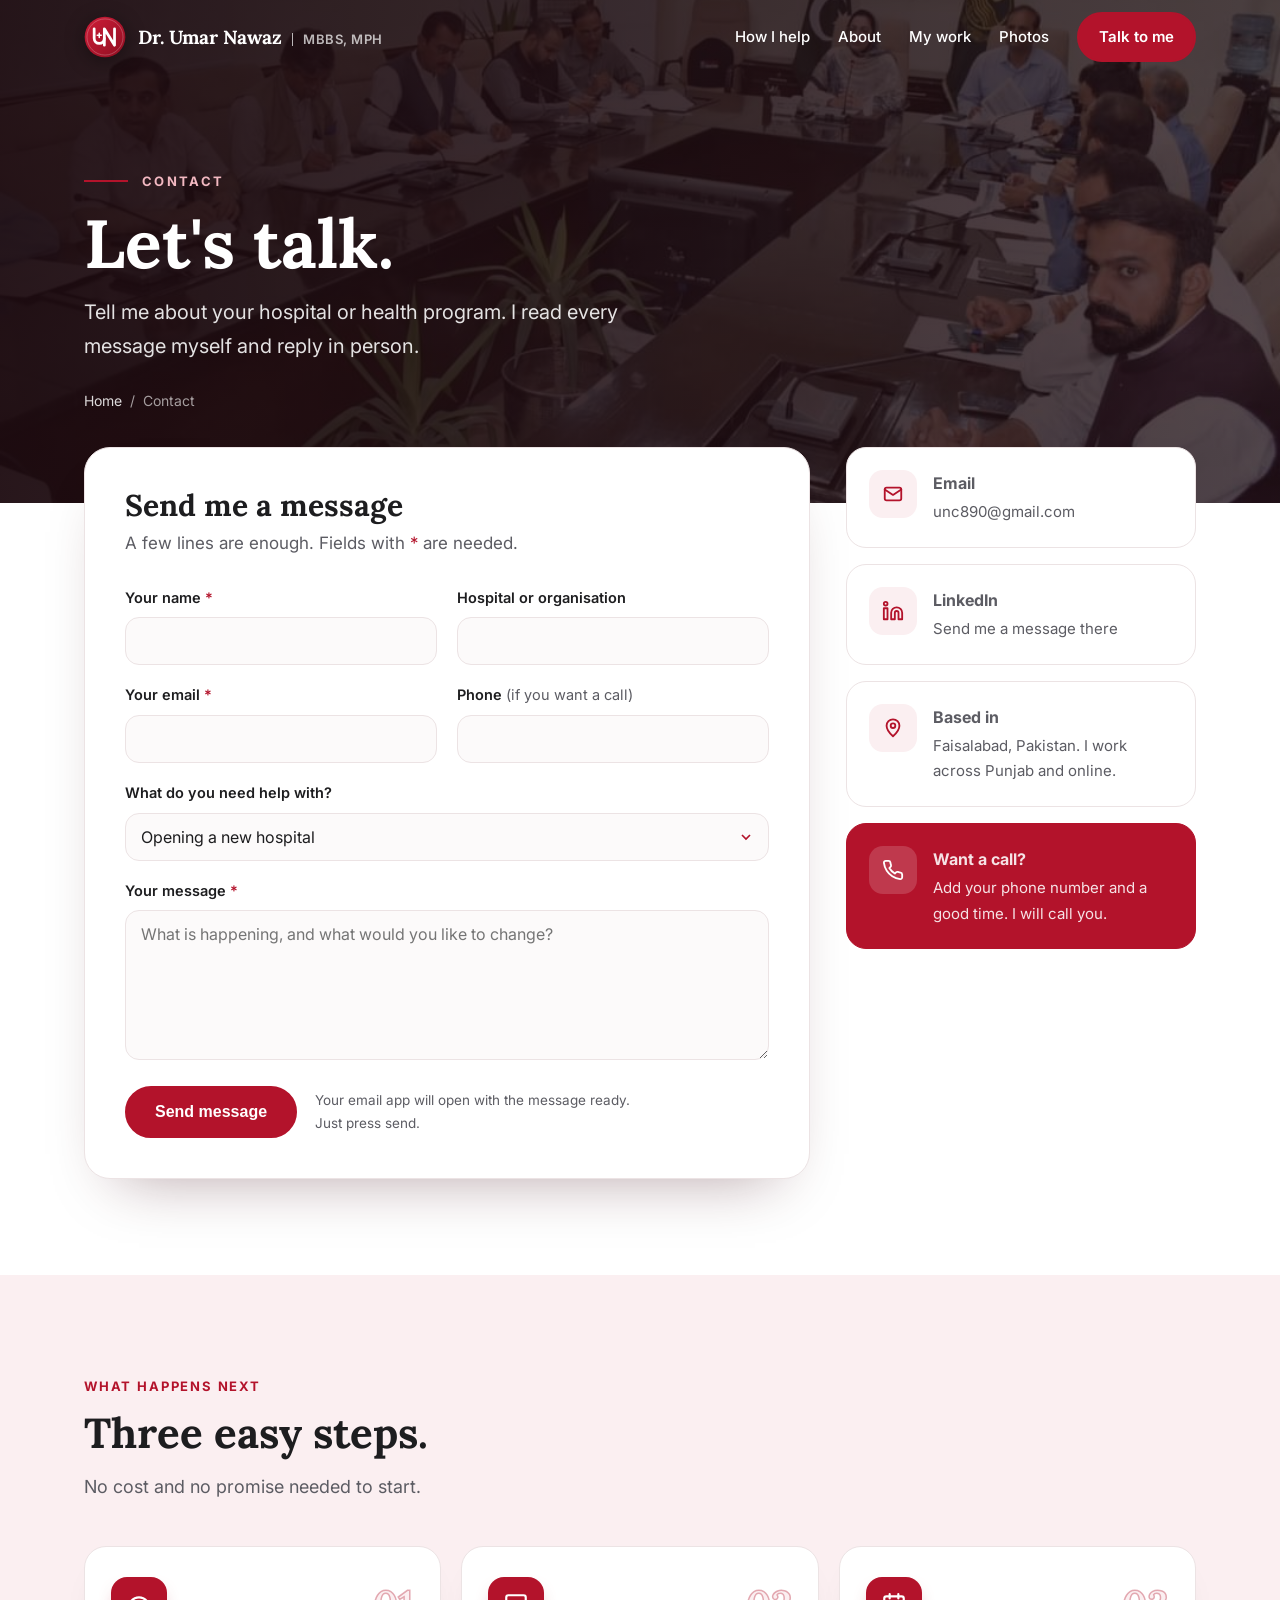
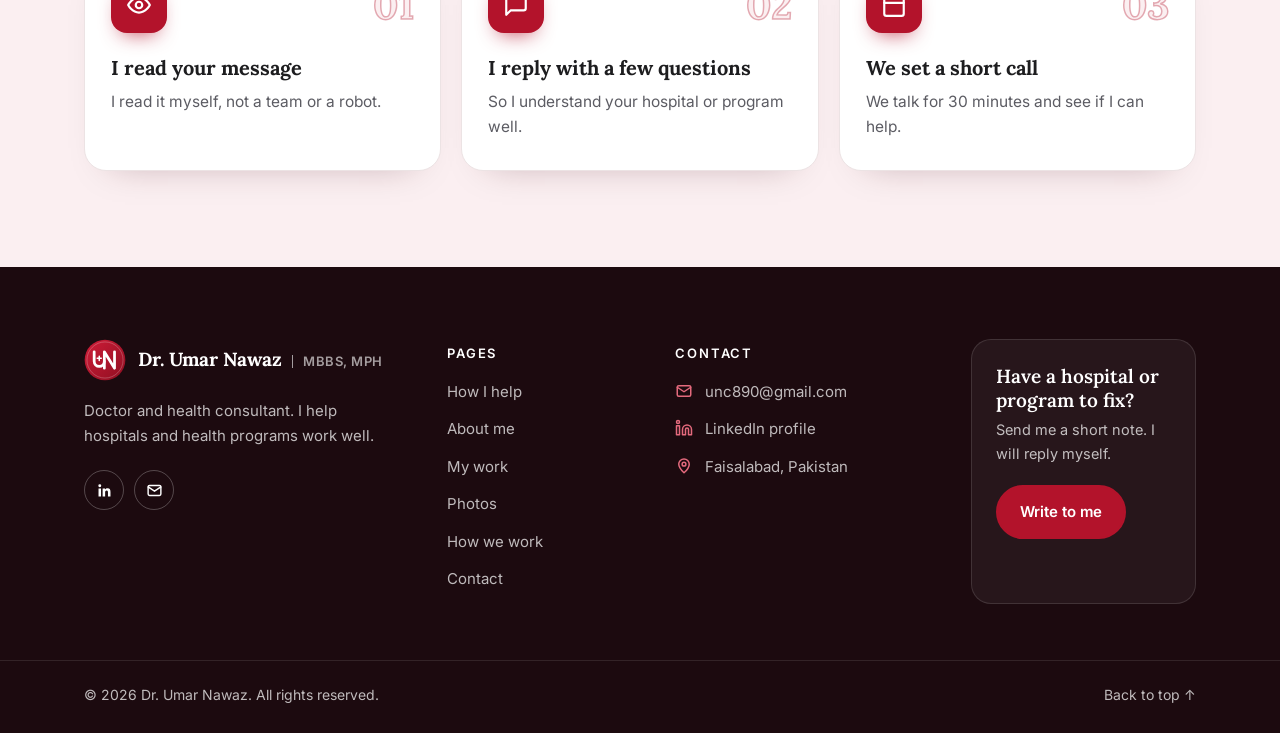
==== contact.html @ 0f0e0c36 "Red and white redesign: full-width hero, capsule menu, logo and favicon, original photos, plain-lang" ====
<!doctype html>
<html lang="en">
<head>
<meta charset="utf-8">
<meta name="viewport" content="width=device-width, initial-scale=1">
<title>Contact | Dr. Umar Nawaz</title>
<meta name="description" content="Contact Dr. Umar Nawaz about your hospital or health program.">
<meta property="og:title" content="Contact Dr. Umar Nawaz">
<meta property="og:description" content="Tell me about your hospital or health program. I will read it and reply myself.">
<meta property="og:image" content="img/photos/portrait.jpg">
<link rel="icon" href="favicon.svg" type="image/svg+xml">
<link rel="icon" href="favicon-32.png" type="image/png" sizes="32x32">
<link rel="alternate icon" href="favicon.ico" sizes="any">
<link rel="apple-touch-icon" href="apple-touch-icon.png">
<meta name="theme-color" content="#b3132b">
<link rel="preconnect" href="https://fonts.googleapis.com">
<link href="https://fonts.googleapis.com/css2?family=Lora:wght@500;600;700&family=Inter:wght@400;500;600;700&display=swap" rel="stylesheet">
<link rel="stylesheet" href="css/site.css">
</head>
<body>

<header id="hdr"><div class="wrap">
  <a class="logo" href="index.html"><img class="mark" src="img/logo.svg" alt="" width="42" height="42"><span><b>Dr. Umar Nawaz</b><small>MBBS, MPH</small></span></a>
  <nav>
    <a href="index.html#help">How I help</a>
    <a href="index.html#about">About</a>
    <a href="index.html#work">My work</a>
    <a href="index.html#photos">Photos</a>
    <a class="btn red" href="contact.html">Talk to me</a>
  </nav>
</div></header>

<section class="page-hero">
  <div class="bg" aria-hidden="true"></div>
  <div class="wrap">
    <div class="eyebrow">Contact</div>
    <h1>Let's talk.</h1>
    <p>Tell me about your hospital or health program. I read every message myself and reply in person.</p>
    <div class="crumbs"><a href="index.html">Home</a> &nbsp;/&nbsp; Contact</div>
  </div>
</section>

<section style="padding-top:0"><div class="wrap c-grid">

  <div class="form-card rv">
    <h2>Send me a message</h2>
    <p class="hint">A few lines are enough. Fields with <span style="color:var(--red)">*</span> are needed.</p>
    <form id="cform" novalidate>
      <div class="fields">
        <div class="field"><label for="f-name">Your name <span>*</span></label><input id="f-name" name="name" required autocomplete="name"></div>
        <div class="field"><label for="f-org">Hospital or organisation</label><input id="f-org" name="org" autocomplete="organization"></div>
        <div class="field"><label for="f-email">Your email <span>*</span></label><input id="f-email" name="email" type="email" required autocomplete="email"></div>
        <div class="field"><label for="f-phone">Phone <em>(if you want a call)</em></label><input id="f-phone" name="phone" type="tel" autocomplete="tel"></div>
        <div class="field full"><label for="f-topic">What do you need help with?</label>
          <select id="f-topic" name="topic">
            <option>Opening a new hospital</option>
            <option>Passing an inspection</option>
            <option>Costs and money</option>
            <option>Reports and numbers</option>
            <option>A health program</option>
            <option>Staff and pay</option>
            <option>Something else</option>
          </select></div>
        <div class="field full"><label for="f-msg">Your message <span>*</span></label><textarea id="f-msg" name="message" required placeholder="What is happening, and what would you like to change?"></textarea></div>
      </div>
      <div class="form-foot">
        <button class="btn red" type="submit">Send message</button>
        <small>Your email app will open with the message ready. Just press send.</small>
      </div>
      <div class="sent" id="sent" role="status">Thank you. Your email app should now be open with your message. If it did not open, write to me at unc890@gmail.com.</div>
    </form>
  </div>

  <aside class="side-cards">
    <a class="i-card rv d1" href="mailto:unc890@gmail.com">
      <span class="ic"><svg viewBox="0 0 24 24"><rect x="3" y="5" width="18" height="14" rx="2"/><path d="M3 7l9 6 9-6"/></svg></span>
      <span><b>Email</b><span>unc890@gmail.com</span></span>
    </a>
    <a class="i-card rv d1" href="https://www.linkedin.com/in/umar-nawaz-a5271912b" target="_blank" rel="noopener">
      <span class="ic"><svg viewBox="0 0 24 24"><path d="M16 8a6 6 0 0 1 6 6v7h-4v-7a2 2 0 0 0-4 0v7h-4v-7a6 6 0 0 1 6-6zM2 9h4v12H2zM4 6a2 2 0 1 0 0-4 2 2 0 0 0 0 4z"/></svg></span>
      <span><b>LinkedIn</b><span>Send me a message there</span></span>
    </a>
    <div class="i-card rv d2">
      <span class="ic"><svg viewBox="0 0 24 24"><path d="M12 21s-7-6.2-7-11.5a7 7 0 0 1 14 0C19 14.8 12 21 12 21z"/><circle cx="12" cy="9.5" r="2.5"/></svg></span>
      <span><b>Based in</b><span>Faisalabad, Pakistan. I work across Punjab and online.</span></span>
    </div>
    <div class="i-card dark rv d2">
      <span class="ic"><svg viewBox="0 0 24 24"><path d="M22 16.9v3a2 2 0 0 1-2.2 2 19.8 19.8 0 0 1-8.6-3.1 19.5 19.5 0 0 1-6-6A19.8 19.8 0 0 1 2.1 4.2 2 2 0 0 1 4.1 2h3a2 2 0 0 1 2 1.7c.1 1 .4 1.9.7 2.8a2 2 0 0 1-.5 2.1L8 9.9a16 16 0 0 0 6 6l1.3-1.3a2 2 0 0 1 2.1-.5c.9.3 1.8.6 2.8.7a2 2 0 0 1 1.7 2z"/></svg></span>
      <span><b>Want a call?</b><span>Add your phone number and a good time. I will call you.</span></span>
    </div>
  </aside>

</div></section>

<section class="soft"><div class="wrap">
  <span class="kicker rv">What happens next</span>
  <h2 class="rv d1">Three easy steps.</h2>
  <p class="sub rv d2">No cost and no promise needed to start.</p>
  <div class="next" style="counter-reset:s">
    <div class="st rv"><div class="top"><span class="ic"><svg viewBox="0 0 24 24"><path d="M2 12s3.5-7 10-7 10 7 10 7-3.5 7-10 7S2 12 2 12z"/><circle cx="12" cy="12" r="3"/></svg></span><span class="num"></span></div><h3>I read your message</h3><p>I read it myself, not a team or a robot.</p></div>
    <div class="st rv d1"><div class="top"><span class="ic"><svg viewBox="0 0 24 24"><path d="M21 15a2 2 0 0 1-2 2H7l-4 4V5a2 2 0 0 1 2-2h14a2 2 0 0 1 2 2z"/></svg></span><span class="num"></span></div><h3>I reply with a few questions</h3><p>So I understand your hospital or program well.</p></div>
    <div class="st rv d2"><div class="top"><span class="ic"><svg viewBox="0 0 24 24"><rect x="3" y="4" width="18" height="18" rx="2"/><path d="M16 2v4M8 2v4M3 10h18"/></svg></span><span class="num"></span></div><h3>We set a short call</h3><p>We talk for 30 minutes and see if I can help.</p></div>
  </div>
</div></section>

<footer>
  <div class="wrap f-top">
    <div class="f-brand">
      <a class="logo" href="index.html"><img class="mark" src="img/logo.svg" alt="" width="42" height="42"><span><b>Dr. Umar Nawaz</b><small>MBBS, MPH</small></span></a>
      <p>Doctor and health consultant. I help hospitals and health programs work well.</p>
      <div class="social">
        <a href="https://www.linkedin.com/in/umar-nawaz-a5271912b" target="_blank" rel="noopener" aria-label="LinkedIn"><svg viewBox="0 0 24 24" fill="currentColor"><path d="M20.45 20.45h-3.56v-5.57c0-1.33-.02-3.04-1.85-3.04-1.85 0-2.14 1.45-2.14 2.94v5.67H9.34V9h3.42v1.56h.05c.48-.9 1.64-1.85 3.37-1.85 3.6 0 4.27 2.37 4.27 5.46v6.28zM5.34 7.43a2.06 2.06 0 1 1 0-4.13 2.06 2.06 0 0 1 0 4.13zM7.12 20.45H3.56V9h3.56v11.45z"/></svg></a>
        <a href="mailto:unc890@gmail.com" aria-label="Email"><svg viewBox="0 0 24 24" fill="none" stroke="currentColor" stroke-width="2" stroke-linecap="round" stroke-linejoin="round"><rect x="3" y="5" width="18" height="14" rx="2"/><path d="M3 7l9 6 9-6"/></svg></a>
      </div>
    </div>
    <div>
      <h4>Pages</h4>
      <ul><li><a href="index.html#help">How I help</a></li><li><a href="index.html#about">About me</a></li><li><a href="index.html#work">My work</a></li><li><a href="index.html#photos">Photos</a></li><li><a href="index.html#how">How we work</a></li><li><a href="contact.html">Contact</a></li></ul>
    </div>
    <div>
      <h4>Contact</h4>
      <ul class="f-contact">
        <li><svg viewBox="0 0 24 24"><rect x="3" y="5" width="18" height="14" rx="2"/><path d="M3 7l9 6 9-6"/></svg><a href="mailto:unc890@gmail.com">unc890@gmail.com</a></li>
        <li><svg viewBox="0 0 24 24"><path d="M16 8a6 6 0 0 1 6 6v7h-4v-7a2 2 0 0 0-4 0v7h-4v-7a6 6 0 0 1 6-6zM2 9h4v12H2zM4 6a2 2 0 1 0 0-4 2 2 0 0 0 0 4z"/></svg><a href="https://www.linkedin.com/in/umar-nawaz-a5271912b" target="_blank" rel="noopener">LinkedIn profile</a></li>
        <li><svg viewBox="0 0 24 24"><path d="M12 21s-7-6.2-7-11.5a7 7 0 0 1 14 0C19 14.8 12 21 12 21z"/><circle cx="12" cy="9.5" r="2.5"/></svg><span>Faisalabad, Pakistan</span></li>
      </ul>
    </div>
    <div class="f-cta">
      <b>Have a hospital or program to fix?</b>
      <p>Send me a short note. I will reply myself.</p>
      <a class="btn red" href="#cform">Write to me</a>
    </div>
  </div>
  <div class="f-bottom"><div class="wrap">
    <span>© 2026 Dr. Umar Nawaz. All rights reserved.</span>
    <a class="totop" href="#">Back to top ↑</a>
  </div></div>
</footer>

<script>
(function(){
  var hdr = document.getElementById('hdr');
  function onScroll(){ var s = window.scrollY > 40; hdr.classList.toggle('scrolled', s); hdr.classList.toggle('over', !s); }
  onScroll(); window.addEventListener('scroll', onScroll, {passive:true});
  var io = new IntersectionObserver(function(es){ es.forEach(function(e){ if(e.isIntersecting){ e.target.classList.add('in'); io.unobserve(e.target); } }); }, {threshold:.12});
  document.querySelectorAll('.rv').forEach(function(el){ io.observe(el); });

  var form = document.getElementById('cform'), sent = document.getElementById('sent');
  form.addEventListener('submit', function(e){
    e.preventDefault();
    var bad = null;
    form.querySelectorAll('[required]').forEach(function(f){
      var ok = f.value.trim() && (f.type !== 'email' || /^[^@\s]+@[^@\s]+\.[^@\s]+$/.test(f.value));
      f.style.borderColor = ok ? '' : 'var(--red)'; if (!ok && !bad) bad = f;
    });
    if (bad) { bad.focus(); return; }
    var v = function(id){ return document.getElementById(id).value.trim(); };
    var subject = 'Enquiry: ' + v('f-topic') + (v('f-org') ? ' (' + v('f-org') + ')' : '');
    var body = 'Name: ' + v('f-name') + '\nOrganisation: ' + (v('f-org') || '-') + '\nEmail: ' + v('f-email') +
               '\nPhone: ' + (v('f-phone') || '-') + '\nTopic: ' + v('f-topic') + '\n\n' + v('f-msg');
    window.location.href = 'mailto:unc890@gmail.com?subject=' + encodeURIComponent(subject) + '&body=' + encodeURIComponent(body);
    sent.classList.add('show');
  });
})();
</script>
</body>
</html>
---- css/site.css ----
:root{
  --red:#b3132b; --red-dark:#7d0c1d; --red-soft:#fbeff1; --ink:#1d1d1f; --grey:#5c5c63;
  --line:#ece3e4; --white:#ffffff; --ease:cubic-bezier(.2,.7,.2,1);
}
*{box-sizing:border-box}
html{scroll-behavior:smooth}
body{margin:0;background:var(--white);color:var(--ink);font:17px/1.7 Inter,system-ui,sans-serif;-webkit-font-smoothing:antialiased}
img{display:block;max-width:100%}
a{color:inherit}
.wrap{max-width:1160px;margin:0 auto;padding:0 24px}
h1,h2,h3{font-family:Lora,Georgia,serif;color:var(--ink);margin:0}
h2{font-size:clamp(30px,3.6vw,42px);line-height:1.15;margin-bottom:14px}
.kicker{display:inline-block;font-size:13px;font-weight:700;letter-spacing:.14em;text-transform:uppercase;color:var(--red);margin-bottom:12px}
.sub{color:var(--grey);font-size:18px;max-width:640px;margin:0 0 44px}
section{padding:96px 0}
.soft{background:var(--red-soft)}
.btn{display:inline-flex;align-items:center;gap:10px;padding:15px 28px;border-radius:999px;font-weight:600;font-size:16px;text-decoration:none;border:2px solid var(--red);transition:background .25s,color .25s,transform .25s var(--ease),box-shadow .25s}
.btn:hover{transform:translateY(-2px);box-shadow:0 12px 24px -14px rgba(179,19,43,.7)}
.btn.red{background:var(--red);color:#fff}
.btn.red:hover{background:var(--red-dark);border-color:var(--red-dark)}
.btn.line{color:var(--red);background:#fff}
.btn.white{background:#fff;color:var(--red);border-color:#fff}
.btn.ghost{color:#fff;border-color:rgba(255,255,255,.6)}

/* header */
header{position:sticky;top:0;z-index:50;height:74px;background:transparent;pointer-events:none}
header .wrap{pointer-events:auto;display:flex;align-items:center;justify-content:space-between;height:74px;border-radius:0;background:transparent;
  transition:max-width .45s var(--ease),height .45s var(--ease),margin .45s var(--ease),padding .45s var(--ease),background .35s,box-shadow .35s,border-radius .45s var(--ease)}
/* capsule: only after scrolling */
header.scrolled .wrap{max-width:1112px;height:60px;margin-top:8px;padding:0 8px 0 16px;border-radius:999px;
  background:rgba(255,255,255,.68);backdrop-filter:blur(18px) saturate(160%);-webkit-backdrop-filter:blur(18px) saturate(160%);
  border:1px solid rgba(255,255,255,.55);
  box-shadow:0 14px 34px -16px rgba(60,10,20,.35),inset 0 1px 0 rgba(255,255,255,.6)}
header.scrolled .logo .mark{width:36px;height:36px;font-size:14px}
header.scrolled nav .btn{padding:9px 18px}
@media(max-width:1160px){header.scrolled .wrap{margin:8px 24px 0;max-width:none}}
@media(max-width:600px){header.scrolled .wrap{margin:8px 12px 0}}
.logo{display:flex;align-items:center;gap:12px;text-decoration:none}
.logo .mark{width:42px;height:42px;display:block;transition:width .45s var(--ease),height .45s var(--ease),filter .3s}
header.over .logo .mark{filter:drop-shadow(0 4px 10px rgba(0,0,0,.4))}
.logo>span:last-child{display:flex;align-items:baseline;gap:10px;white-space:nowrap}
.logo b{font:700 19px Lora,serif;line-height:1}
.logo small{font-size:13px;font-weight:600;letter-spacing:.04em;color:var(--grey);padding-left:10px;border-left:1px solid currentColor;line-height:1}
.logo .mark{flex:none}
nav{height:100%}
@media(max-width:420px){.logo small{display:none}}
nav{display:flex;align-items:center;gap:28px}
nav a{text-decoration:none;font-size:15px;font-weight:500;color:var(--grey);position:relative}
nav a:not(.btn)::after{content:"";position:absolute;left:0;right:0;bottom:-6px;height:2px;background:var(--red);transform:scaleX(0);transition:transform .3s var(--ease)}
nav a:not(.btn):hover,nav a.on{color:var(--ink)}
nav a:not(.btn):hover::after,nav a.on::after{transform:scaleX(1)}
nav .btn{padding:10px 20px;font-size:15px}
@media(max-width:900px){nav a:not(.btn){display:none}}

/* hero: full-width photo */
.hero{position:relative;min-height:92vh;display:flex;flex-direction:column;justify-content:flex-end;color:#fff;overflow:hidden;padding:0;margin-top:-74px;background:#1a0b0f}
.hero .bg{position:absolute;inset:0;background:url(../img/photos/hero.jpg) 72% 30%/cover no-repeat}
.hero .note{font-size:16px;color:rgba(255,255,255,.72);margin:0 0 34px;max-width:540px}
.hero::before{content:"";position:absolute;inset:0;z-index:1;background:linear-gradient(90deg,rgba(26,8,13,.96) 0%,rgba(26,8,13,.9) 34%,rgba(26,8,13,.55) 55%,rgba(26,8,13,.05) 78%),linear-gradient(0deg,rgba(26,8,13,.85) 0%,rgba(26,8,13,0) 35%)}
.hero .wrap{position:relative;z-index:2;width:100%}
.hero .copy{max-width:680px;padding:150px 0 56px}
.hero .copy .lead,.hero .copy .note{max-width:580px}
.hero .eyebrow{display:flex;align-items:center;gap:14px;font-size:13px;font-weight:700;letter-spacing:.18em;text-transform:uppercase;color:#f2b8c1}
.hero .eyebrow::before{content:"";width:44px;height:2px;background:var(--red)}
.hero h1{color:#fff;font-size:clamp(46px,6vw,78px);line-height:1.02;margin:18px 0 18px}
.hero .lead{font-size:clamp(19px,1.7vw,22px);line-height:1.55;color:rgba(255,255,255,.9);margin:0 0 14px}
.rotator{position:relative;height:28px;margin:0 0 34px;color:#f2b8c1;font-weight:600;font-size:16px}
.rotator span{position:absolute;left:0;top:0;opacity:0;transform:translateY(8px);transition:opacity .6s var(--ease),transform .6s var(--ease);white-space:nowrap}
.rotator span.on{opacity:1;transform:none}
.hero .actions{display:flex;gap:14px;flex-wrap:wrap}
.hero .btn.line{background:transparent;color:#fff;border-color:rgba(255,255,255,.7)}
.hero .btn.line:hover{background:#fff;color:var(--red)}
.creds{position:relative;z-index:2;border-top:1px solid rgba(255,255,255,.18);background:rgba(26,8,13,.55);backdrop-filter:blur(6px)}
.creds .wrap{display:grid;grid-template-columns:repeat(4,1fr)}
.creds .wrap>div{padding:22px 20px 22px 0;font-size:14px;color:rgba(255,255,255,.75)}
.creds .wrap>div+div{padding-left:22px;border-left:1px solid rgba(255,255,255,.15)}
.creds b{display:block;color:#fff;font:600 17px Lora,serif}
@media(max-width:900px){
  .hero{min-height:0}
  .hero .bg{background-position:68% 20%}
  .hero::before{background:linear-gradient(0deg,rgba(26,8,13,.97) 0%,rgba(26,8,13,.9) 48%,rgba(26,8,13,.25) 80%)}
  .hero .copy{padding:300px 0 40px}
  .creds .wrap{grid-template-columns:1fr 1fr}
  .creds .wrap>div:nth-child(3){padding-left:0;border-left:0}
  .rotator{height:48px}.rotator span{white-space:normal}
}

/* header over the hero */
header.over{background:transparent;backdrop-filter:none}
header.over .logo b,header.over nav a:not(.btn){color:#fff}
header.over .logo small{color:rgba(255,255,255,.7)}

/* numbers band */
.band{background:var(--red);color:#fff;padding:54px 0}
.band .wrap{display:grid;grid-template-columns:repeat(4,1fr);gap:24px}
.band div b{display:block;font:700 clamp(34px,4vw,48px) Lora,serif;line-height:1.1}
.band div span{font-size:15px;opacity:.9}
@media(max-width:760px){.band .wrap{grid-template-columns:1fr 1fr}}

/* logos */
.logos{padding:48px 0;border-bottom:1px solid var(--line)}
.logos p{text-align:center;color:var(--grey);font-size:14px;font-weight:600;letter-spacing:.1em;text-transform:uppercase;margin:0 0 24px}
.logo-row{display:flex;flex-wrap:wrap;justify-content:center;align-items:center;gap:26px 48px}
.logo-row img{height:44px;width:auto;object-fit:contain;transition:transform .3s}
.logo-row img:hover{transform:scale(1.06)}
.logo-row .wm{font:700 17px Lora,serif;color:#24456e;text-align:center;line-height:1.15}
.logo-row .wm small{display:block;font:600 10px Inter,sans-serif;letter-spacing:.08em;color:var(--grey)}

/* help cards */
.cards{display:grid;grid-template-columns:repeat(3,1fr);gap:22px}
.card{background:#fff;border:2px solid var(--line);border-radius:20px;padding:30px;transition:border-color .3s,transform .3s var(--ease),box-shadow .3s}
.card:hover{border-color:var(--red);transform:translateY(-6px);box-shadow:0 22px 40px -26px rgba(179,19,43,.55)}
.icon{width:52px;height:52px;border-radius:14px;background:var(--red-soft);color:var(--red);display:flex;align-items:center;justify-content:center;margin-bottom:18px}
.icon svg{width:26px;height:26px;stroke:currentColor;fill:none;stroke-width:2;stroke-linecap:round;stroke-linejoin:round}
.card h3{font-size:22px;margin-bottom:8px}
.card p{margin:0;color:var(--grey);font-size:16px}
@media(max-width:960px){.cards{grid-template-columns:1fr 1fr}}
@media(max-width:620px){.cards{grid-template-columns:1fr}}

/* about split */
.split{display:grid;grid-template-columns:1fr 1fr;gap:60px;align-items:center}
.split img{border-radius:24px;width:100%;aspect-ratio:4/3;object-fit:cover}
.checks{list-style:none;margin:24px 0 0;padding:0}
.checks li{position:relative;padding:8px 0 8px 36px;font-size:17px}
.checks li::before{content:"";position:absolute;left:0;top:12px;width:22px;height:22px;border-radius:50%;background:var(--red) url("data:image/svg+xml,%3Csvg xmlns='http://www.w3.org/2000/svg' viewBox='0 0 24 24' fill='none' stroke='white' stroke-width='3'%3E%3Cpath d='M5 12l5 5 9-10'/%3E%3C/svg%3E") center/14px no-repeat}
@media(max-width:860px){.split{grid-template-columns:1fr;gap:34px}}

/* timeline */
.timeline{position:relative;max-width:860px}
.timeline::before{content:"";position:absolute;left:11px;top:6px;bottom:6px;width:2px;background:var(--line)}
.step-t{position:relative;padding:0 0 34px 48px}
.step-t::before{content:"";position:absolute;left:3px;top:6px;width:18px;height:18px;border-radius:50%;background:#fff;border:3px solid var(--red)}
.step-t.now::before{background:var(--red)}
.step-t .yr{font-weight:700;color:var(--red);font-size:15px}
.step-t h3{font-size:22px;margin:2px 0 4px}
.step-t .where{color:var(--grey);font-size:15px;margin-bottom:6px}
.step-t p{margin:0}

/* gallery */
.filters{display:flex;flex-wrap:wrap;gap:10px;margin-bottom:28px}
.filters button{background:#fff;border:2px solid var(--line);color:var(--grey);padding:9px 18px;border-radius:999px;font:600 15px Inter,sans-serif;cursor:pointer;transition:all .25s}
.filters button.on,.filters button:hover{border-color:var(--red);color:#fff;background:var(--red)}
.gallery{display:grid;grid-template-columns:repeat(4,1fr);grid-auto-rows:230px;grid-auto-flow:dense;gap:14px}
.g{margin:0;position:relative;overflow:hidden;border-radius:16px;cursor:zoom-in;background:#eee}
.g.wide{grid-column:span 2}.g.tall{grid-row:span 2}
.g img{width:100%;height:100%;object-fit:cover;transition:transform .8s var(--ease)}
.g:hover img{transform:scale(1.05)}
.g figcaption{position:absolute;left:0;right:0;bottom:0;padding:40px 16px 14px;color:#fff;font-size:14px;line-height:1.4;background:linear-gradient(transparent,rgba(30,8,12,.85))}
.g figcaption b{display:block;font-size:16px}
.g.hide{display:none}
@media(max-width:900px){.gallery{grid-template-columns:1fr 1fr;grid-auto-rows:190px}}
@media(max-width:520px){.gallery{grid-template-columns:1fr;grid-auto-rows:250px}.g.wide{grid-column:auto}.g.tall{grid-row:auto}}
.lightbox{position:fixed;inset:0;z-index:100;background:rgba(20,6,9,.94);display:flex;align-items:center;justify-content:center;opacity:0;pointer-events:none;transition:opacity .3s}
.lightbox.open{opacity:1;pointer-events:auto}
.lightbox figure{margin:0;max-width:min(1200px,90vw);text-align:center}
.lightbox img{max-width:100%;max-height:80vh;margin:0 auto;border-radius:10px}
.lightbox figcaption{color:#f3dfe2;margin-top:12px}
.lightbox button{position:absolute;width:48px;height:48px;border-radius:50%;border:2px solid rgba(255,255,255,.5);background:transparent;color:#fff;font-size:20px;cursor:pointer}
.lb-x{top:20px;right:20px}.lb-p{left:20px;top:50%}.lb-n{right:20px;top:50%}

/* steps */
.steps{display:grid;grid-template-columns:repeat(5,minmax(0,1fr));gap:20px;position:relative;counter-reset:s}
.steps::before{content:"";position:absolute;left:8%;right:8%;top:62px;height:2px;background:repeating-linear-gradient(90deg,var(--red) 0 8px,transparent 8px 16px);opacity:.35;z-index:0}
.st{position:relative;z-index:1;display:flex;flex-direction:column;background:#fff;border:1px solid var(--line);border-radius:22px;padding:28px 24px 26px;box-shadow:0 18px 36px -28px rgba(60,10,20,.35);overflow:hidden;transition:transform .35s var(--ease),box-shadow .35s var(--ease),border-color .35s}
.st::after{content:"";position:absolute;left:0;right:0;top:0;height:4px;background:var(--red);transform:scaleX(0);transform-origin:left;transition:transform .4s var(--ease)}
.st:hover{transform:translateY(-6px);border-color:rgba(179,19,43,.35);box-shadow:0 26px 44px -26px rgba(179,19,43,.45)}
.st:hover::after{transform:scaleX(1)}
.st .top{display:flex;align-items:center;justify-content:space-between;margin-bottom:22px}
.st .ic{width:56px;height:56px;border-radius:16px;background:var(--red);color:#fff;display:flex;align-items:center;justify-content:center;box-shadow:0 10px 20px -10px rgba(179,19,43,.8)}
.st .ic svg{width:26px;height:26px;stroke:currentColor;fill:none;stroke-width:2;stroke-linecap:round;stroke-linejoin:round}
.st .num{counter-increment:s;font:700 40px/1 Lora,serif;color:var(--red-soft);-webkit-text-stroke:1.5px rgba(179,19,43,.35)}
.st .num::before{content:"0" counter(s)}
.st h3{font-size:20px;line-height:1.25;margin-bottom:10px}
.st p{margin:0;color:var(--grey);font-size:15.5px;line-height:1.6}
@media(max-width:1060px){.steps{grid-template-columns:repeat(3,minmax(0,1fr))}.steps::before{display:none}}
@media(max-width:700px){.steps{grid-template-columns:1fr 1fr}}
@media(max-width:480px){.steps{grid-template-columns:1fr}}

/* contact */
.contact{background:linear-gradient(135deg,var(--red) 0%,var(--red-dark) 100%);color:#fff;border-radius:28px;padding:64px 48px;display:grid;grid-template-columns:1.3fr .7fr;gap:40px;align-items:center}
.contact h2{color:#fff}
.contact p{font-size:19px;opacity:.92;margin:0 0 28px}
.contact .actions{display:flex;gap:14px;flex-wrap:wrap}
.contact ul{list-style:none;margin:0;padding:0;font-size:16px}
.contact li{padding:12px 0;border-bottom:1px solid rgba(255,255,255,.25)}
.contact li a{color:#fff;text-decoration:none;font-weight:600}
@media(max-width:860px){.contact{grid-template-columns:1fr;padding:44px 26px}}
footer{background:#1c0a0f;color:rgba(255,255,255,.72);font-size:15px}
.f-top{display:grid;grid-template-columns:1.4fr .8fr 1.1fr 1fr;gap:48px;padding:72px 24px 56px}
.f-brand .logo b{color:#fff}
.f-brand .logo small{color:rgba(255,255,255,.6)}
.f-brand p{margin:18px 0 22px;max-width:320px;line-height:1.65}
.social{display:flex;gap:10px}
.social a{width:40px;height:40px;border-radius:50%;border:1px solid rgba(255,255,255,.25);display:flex;align-items:center;justify-content:center;color:#fff;transition:background .25s,border-color .25s,transform .25s var(--ease)}
.social a:hover{background:var(--red);border-color:var(--red);transform:translateY(-2px)}
.social svg{width:17px;height:17px}
footer h4{color:#fff;font:600 13px Inter,sans-serif;letter-spacing:.14em;text-transform:uppercase;margin:6px 0 18px}
footer ul{list-style:none;margin:0;padding:0}
footer li{margin-bottom:12px}
footer a{color:rgba(255,255,255,.72);text-decoration:none;transition:color .2s}
footer ul a:hover{color:#fff}
.f-contact li{display:flex;gap:12px;align-items:flex-start}
.f-contact svg{width:18px;height:18px;flex:none;margin-top:3px;stroke:#e46a7d;fill:none;stroke-width:2;stroke-linecap:round;stroke-linejoin:round}
.f-cta{background:rgba(255,255,255,.05);border:1px solid rgba(255,255,255,.12);border-radius:20px;padding:24px}
.f-cta b{display:block;color:#fff;font:600 19px Lora,serif;margin-bottom:6px}
.f-cta p{margin:0 0 18px;font-size:14.5px}
.f-cta .btn{padding:12px 22px;font-size:15px}
.f-bottom{border-top:1px solid rgba(255,255,255,.1)}
.f-bottom .wrap{display:flex;justify-content:space-between;align-items:center;flex-wrap:wrap;gap:12px;padding-top:22px;padding-bottom:26px;font-size:14px}
.totop{display:inline-flex;align-items:center;gap:8px}
.totop:hover{color:#fff}
@media(max-width:960px){.f-top{grid-template-columns:1fr 1fr;gap:40px}}
@media(max-width:560px){.f-top{grid-template-columns:1fr;padding-top:56px}}

/* scroll reveal */
.rv{opacity:0;transform:translateY(24px);transition:opacity .8s var(--ease),transform .8s var(--ease)}
.rv.in{opacity:1;transform:none}
.d1{transition-delay:.08s}.d2{transition-delay:.16s}.d3{transition-delay:.24s}
.hero .rv{animation:up .9s var(--ease) forwards}.hero .d1{animation-delay:.1s}.hero .d2{animation-delay:.2s}.hero .d3{animation-delay:.3s}
@keyframes up{to{opacity:1;transform:none}}
@media (prefers-reduced-motion: reduce){*,*::before,*::after{animation:none!important;transition:none!important}.rv{opacity:1;transform:none}}

/* ---------- contact page ---------- */
.page-hero{position:relative;margin-top:-74px;padding:170px 0 90px;color:#fff;overflow:hidden;background:#1c0a0f}
.page-hero .bg{position:absolute;inset:0;background:url(../img/photos/district-meeting.jpg) center 40%/cover no-repeat;opacity:.42}
.page-hero::after{content:"";position:absolute;inset:0;background:linear-gradient(90deg,rgba(28,10,15,.88) 0%,rgba(28,10,15,.62) 55%,rgba(28,10,15,.4) 100%)}
@media(max-width:860px){.page-hero .bg{position:absolute;inset:0;background:url(../img/photos/district-meeting.jpg) center 40%/cover no-repeat;opacity:.42}.page-hero::after{content:"";position:absolute;inset:0;background:linear-gradient(90deg,rgba(28,10,15,.88) 0%,rgba(28,10,15,.62) 55%,rgba(28,10,15,.4) 100%)}}
.page-hero .wrap{position:relative;z-index:1}
.page-hero .eyebrow{display:flex;align-items:center;gap:14px;font-size:13px;font-weight:700;letter-spacing:.18em;text-transform:uppercase;color:#f2b8c1}
.page-hero .eyebrow::before{content:"";width:44px;height:2px;background:var(--red)}
.page-hero h1{color:#fff;font-size:clamp(44px,5.5vw,68px);line-height:1.05;margin:16px 0 16px}
.page-hero p{font-size:20px;color:rgba(255,255,255,.88);max-width:620px;margin:0}
.crumbs{font-size:14px;color:rgba(255,255,255,.6);margin-top:26px}
.crumbs a{color:rgba(255,255,255,.85);text-decoration:none}
.crumbs a:hover{color:#fff}

.c-grid{display:grid;grid-template-columns:1.35fr .65fr;gap:36px;align-items:start;margin-top:-56px;position:relative;z-index:2}
@media(max-width:960px){.c-grid{grid-template-columns:1fr;margin-top:-40px}}
.form-card{background:#fff;border:1px solid var(--line);border-radius:26px;padding:40px;box-shadow:0 30px 60px -34px rgba(60,10,20,.4)}
.form-card h2{font-size:30px;margin-bottom:6px}
.form-card .hint{color:var(--grey);margin:0 0 28px}
.fields{display:grid;grid-template-columns:1fr 1fr;gap:18px 20px}
.field{display:flex;flex-direction:column;gap:7px}
.field.full{grid-column:1/-1}
.field label{font-weight:600;font-size:14.5px}
.field label span{color:var(--red)}
.field label em{font-style:normal;color:var(--grey);font-weight:400}
.field input,.field select,.field textarea{font:16px Inter,sans-serif;color:var(--ink);background:#fcfafa;border:1.5px solid var(--line);border-radius:14px;padding:13px 15px;transition:border-color .2s,box-shadow .2s,background .2s;width:100%}
.field textarea{min-height:150px;resize:vertical}
.field input:focus,.field select:focus,.field textarea:focus{outline:none;border-color:var(--red);background:#fff;box-shadow:0 0 0 4px rgba(179,19,43,.12)}
.field select{appearance:none;background-image:url("data:image/svg+xml,%3Csvg xmlns='http://www.w3.org/2000/svg' viewBox='0 0 24 24' fill='none' stroke='%23b3132b' stroke-width='2.5'%3E%3Cpath d='M6 9l6 6 6-6'/%3E%3C/svg%3E");background-repeat:no-repeat;background-position:right 14px center;background-size:16px;padding-right:42px}
@media(max-width:600px){.fields{grid-template-columns:1fr}.form-card{padding:28px 22px}}
.form-foot{display:flex;align-items:center;gap:18px;flex-wrap:wrap;margin-top:26px}
.form-foot small{color:var(--grey);font-size:13.5px;max-width:340px}
.sent{display:none;margin-top:20px;padding:16px 18px;border-radius:14px;background:var(--red-soft);color:var(--red-dark);font-weight:500}
.sent.show{display:block}

.side-cards{display:flex;flex-direction:column;gap:16px}
.i-card{display:flex;gap:16px;align-items:flex-start;background:#fff;border:1px solid var(--line);border-radius:20px;padding:22px;text-decoration:none;transition:border-color .3s,transform .3s var(--ease),box-shadow .3s}
a.i-card:hover{border-color:rgba(179,19,43,.4);transform:translateY(-3px);box-shadow:0 18px 34px -24px rgba(179,19,43,.5)}
.i-card .ic{flex:none;width:48px;height:48px;border-radius:14px;background:var(--red-soft);color:var(--red);display:flex;align-items:center;justify-content:center}
.i-card .ic svg{width:22px;height:22px;stroke:currentColor;fill:none;stroke-width:2;stroke-linecap:round;stroke-linejoin:round}
.i-card b{display:block;font-size:16px;margin-bottom:2px}
.i-card span{color:var(--grey);font-size:15px;word-break:break-word}
.i-card.dark{background:var(--red);border-color:var(--red);color:#fff}
.i-card.dark span{color:rgba(255,255,255,.88)}
.i-card.dark .ic{background:rgba(255,255,255,.16);color:#fff}

.next{display:grid;grid-template-columns:repeat(3,1fr);gap:20px}
.next .st{padding:30px 26px}
@media(max-width:860px){.next{grid-template-columns:1fr}}
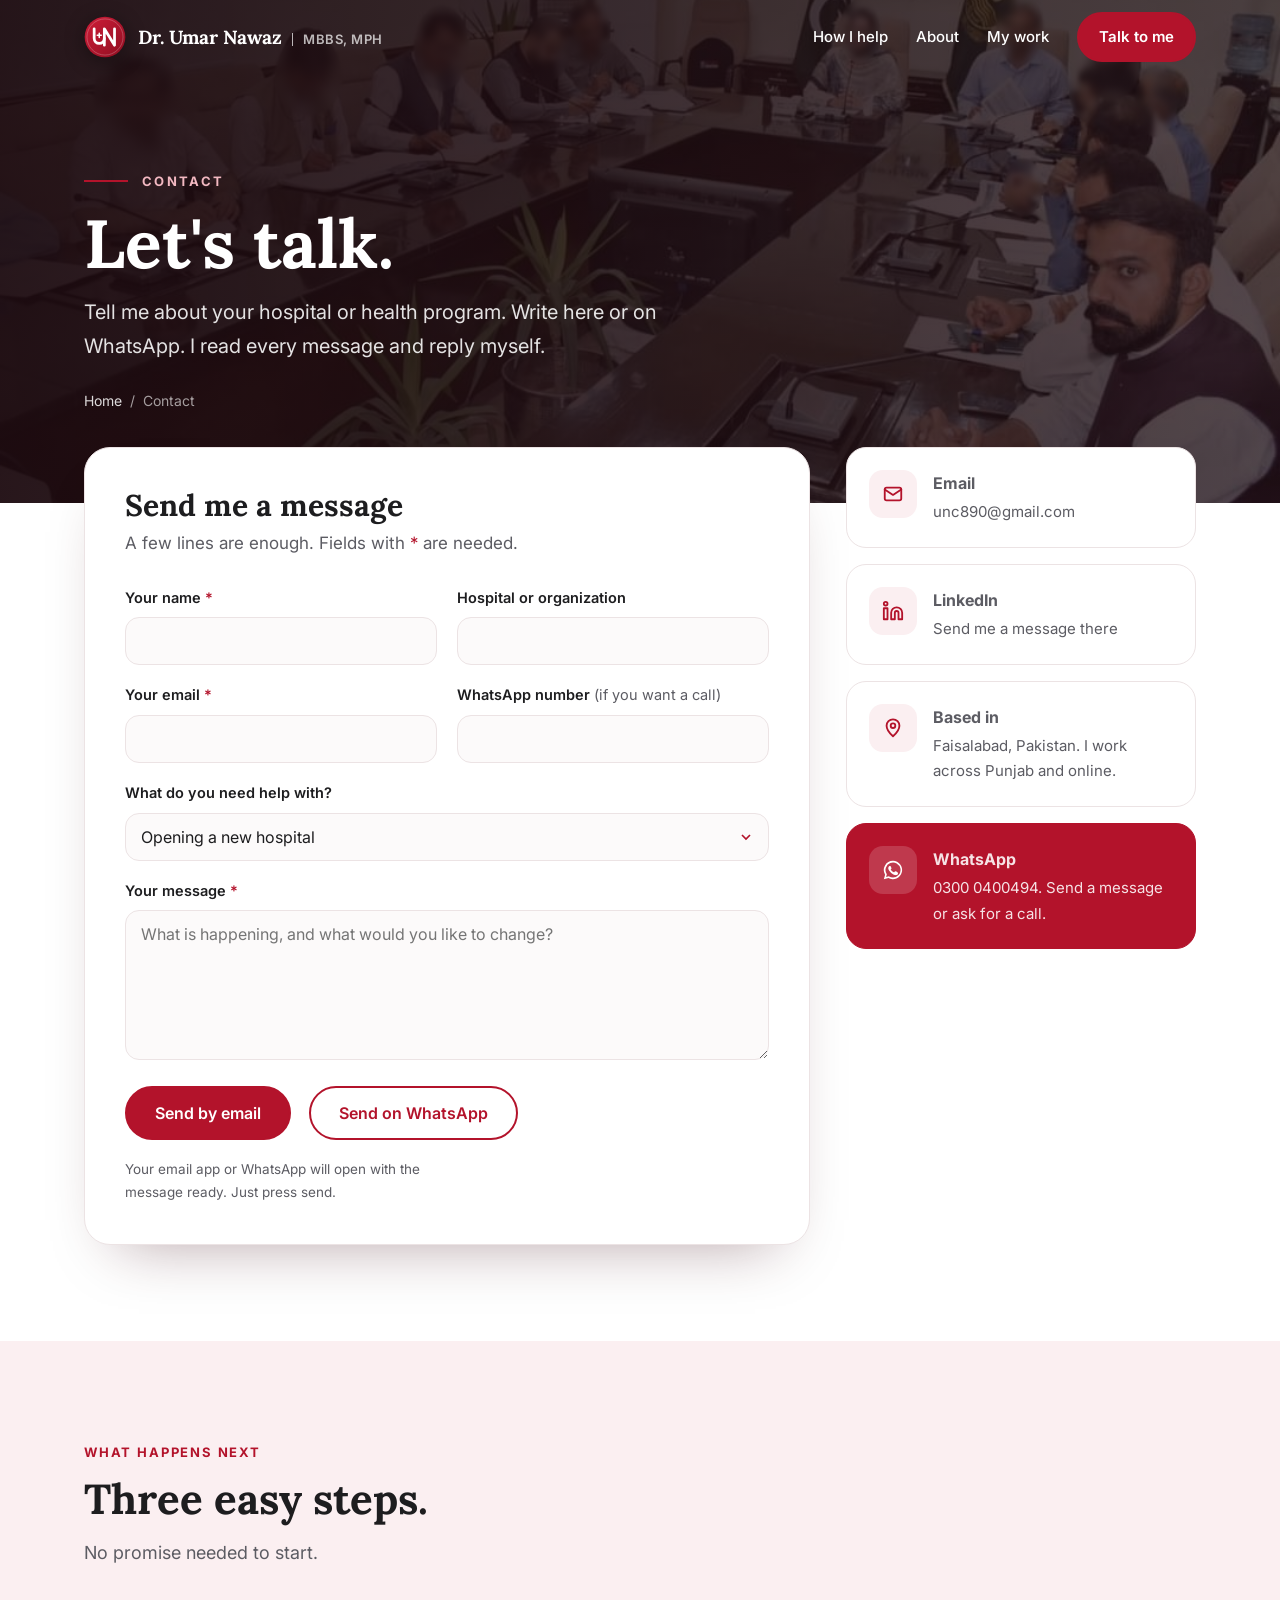
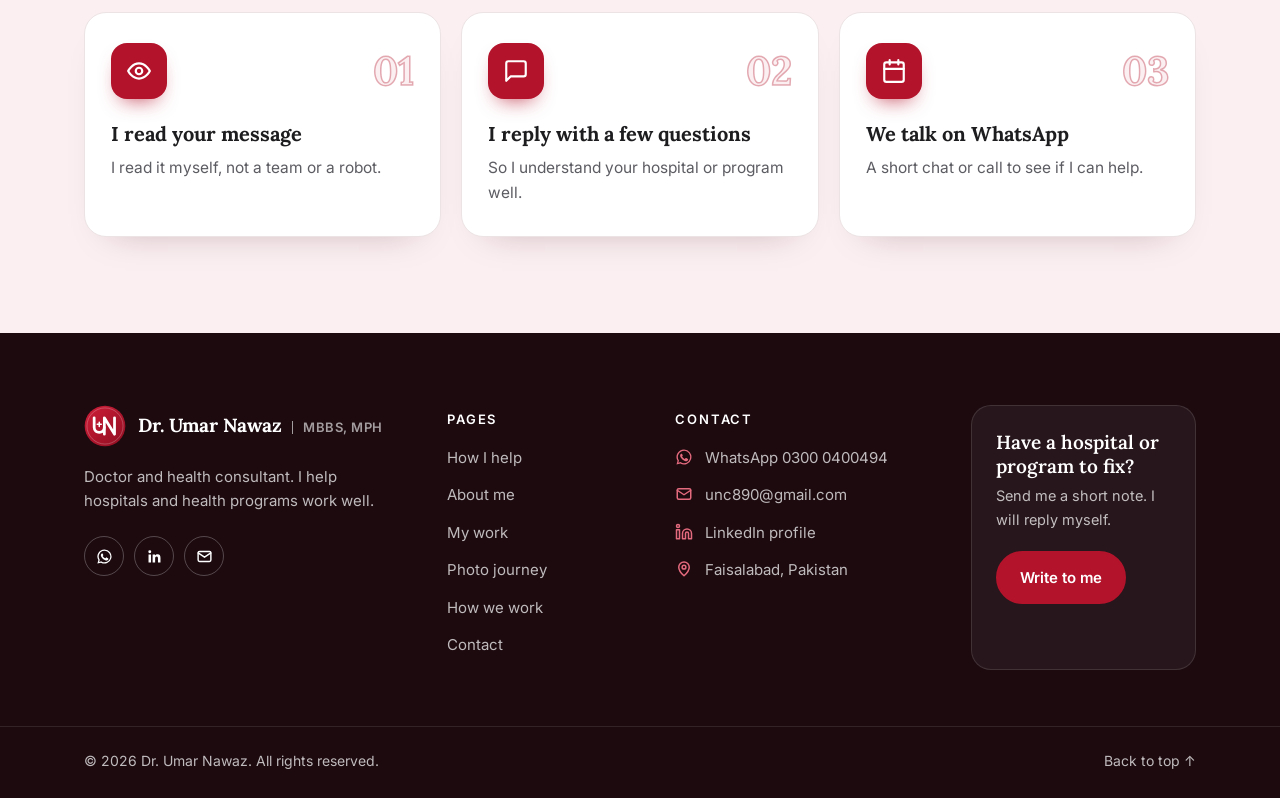
==== commit 86c762f7: "Photo journey tab with timeline, blurred faces, new About photo, WhatsApp contact, proofread copy Co" ====
--- a/contact.html
+++ b/contact.html
@@ -25,7 +25,6 @@
     <a href="index.html#help">How I help</a>
     <a href="index.html#about">About</a>
     <a href="index.html#work">My work</a>
-    <a href="index.html#photos">Photos</a>
     <a class="btn red" href="contact.html">Talk to me</a>
   </nav>
 </div></header>
@@ -35,7 +34,7 @@
   <div class="wrap">
     <div class="eyebrow">Contact</div>
     <h1>Let's talk.</h1>
-    <p>Tell me about your hospital or health program. I read every message myself and reply in person.</p>
+    <p>Tell me about your hospital or health program. Write here or on WhatsApp. I read every message and reply myself.</p>
     <div class="crumbs"><a href="index.html">Home</a> &nbsp;/&nbsp; Contact</div>
   </div>
 </section>
@@ -48,9 +47,9 @@
     <form id="cform" novalidate>
       <div class="fields">
         <div class="field"><label for="f-name">Your name <span>*</span></label><input id="f-name" name="name" required autocomplete="name"></div>
-        <div class="field"><label for="f-org">Hospital or organisation</label><input id="f-org" name="org" autocomplete="organization"></div>
+        <div class="field"><label for="f-org">Hospital or organization</label><input id="f-org" name="org" autocomplete="organization"></div>
         <div class="field"><label for="f-email">Your email <span>*</span></label><input id="f-email" name="email" type="email" required autocomplete="email"></div>
-        <div class="field"><label for="f-phone">Phone <em>(if you want a call)</em></label><input id="f-phone" name="phone" type="tel" autocomplete="tel"></div>
+        <div class="field"><label for="f-phone">WhatsApp number <em>(if you want a call)</em></label><input id="f-phone" name="phone" type="tel" autocomplete="tel"></div>
         <div class="field full"><label for="f-topic">What do you need help with?</label>
           <select id="f-topic" name="topic">
             <option>Opening a new hospital</option>
@@ -64,10 +63,10 @@
         <div class="field full"><label for="f-msg">Your message <span>*</span></label><textarea id="f-msg" name="message" required placeholder="What is happening, and what would you like to change?"></textarea></div>
       </div>
       <div class="form-foot">
-        <button class="btn red" type="submit">Send message</button>
-        <small>Your email app will open with the message ready. Just press send.</small>
+        <button class="btn red" type="submit">Send by email</button><button class="btn line" type="button" id="wa-send">Send on WhatsApp</button>
+        <small>Your email app or WhatsApp will open with the message ready. Just press send.</small>
       </div>
-      <div class="sent" id="sent" role="status">Thank you. Your email app should now be open with your message. If it did not open, write to me at unc890@gmail.com.</div>
+      <div class="sent" id="sent" role="status">Thank you. Your email app should now be open with your message. If it did not open, write to me at unc890@gmail.com or on WhatsApp at 0300 0400494.</div>
     </form>
   </div>
 
@@ -84,10 +83,10 @@
       <span class="ic"><svg viewBox="0 0 24 24"><path d="M12 21s-7-6.2-7-11.5a7 7 0 0 1 14 0C19 14.8 12 21 12 21z"/><circle cx="12" cy="9.5" r="2.5"/></svg></span>
       <span><b>Based in</b><span>Faisalabad, Pakistan. I work across Punjab and online.</span></span>
     </div>
-    <div class="i-card dark rv d2">
-      <span class="ic"><svg viewBox="0 0 24 24"><path d="M22 16.9v3a2 2 0 0 1-2.2 2 19.8 19.8 0 0 1-8.6-3.1 19.5 19.5 0 0 1-6-6A19.8 19.8 0 0 1 2.1 4.2 2 2 0 0 1 4.1 2h3a2 2 0 0 1 2 1.7c.1 1 .4 1.9.7 2.8a2 2 0 0 1-.5 2.1L8 9.9a16 16 0 0 0 6 6l1.3-1.3a2 2 0 0 1 2.1-.5c.9.3 1.8.6 2.8.7a2 2 0 0 1 1.7 2z"/></svg></span>
-      <span><b>Want a call?</b><span>Add your phone number and a good time. I will call you.</span></span>
-    </div>
+    <a class="i-card dark rv d2" href="https://wa.me/923000400494" target="_blank" rel="noopener">
+      <span class="ic"><svg viewBox="0 0 24 24" fill="currentColor" stroke="none"><path d="M12 2a10 10 0 0 0-8.6 15.1L2 22l5-1.3A10 10 0 1 0 12 2zm0 18.2a8.2 8.2 0 0 1-4.2-1.2l-.3-.2-3 .8.8-2.9-.2-.3A8.2 8.2 0 1 1 12 20.2zm4.5-6.1c-.2-.1-1.5-.7-1.7-.8-.2-.1-.4-.1-.6.1l-.8 1c-.1.2-.3.2-.5.1a6.7 6.7 0 0 1-3.3-2.9c-.2-.4.2-.4.7-1.3.1-.2 0-.3 0-.4l-.8-1.8c-.2-.5-.4-.4-.6-.4h-.5a1 1 0 0 0-.7.3 3 3 0 0 0-.9 2.2 5.2 5.2 0 0 0 1.1 2.7 11.8 11.8 0 0 0 4.5 4c1.7.7 2.3.8 3.2.6.5-.1 1.5-.6 1.7-1.2.2-.6.2-1.1.2-1.2-.1-.1-.3-.2-.5-.3z"/></svg></span>
+      <span><b>WhatsApp</b><span>0300 0400494. Send a message or ask for a call.</span></span>
+    </a>
   </aside>
 
 </div></section>
@@ -95,11 +94,11 @@
 <section class="soft"><div class="wrap">
   <span class="kicker rv">What happens next</span>
   <h2 class="rv d1">Three easy steps.</h2>
-  <p class="sub rv d2">No cost and no promise needed to start.</p>
+  <p class="sub rv d2">No promise needed to start.</p>
   <div class="next" style="counter-reset:s">
     <div class="st rv"><div class="top"><span class="ic"><svg viewBox="0 0 24 24"><path d="M2 12s3.5-7 10-7 10 7 10 7-3.5 7-10 7S2 12 2 12z"/><circle cx="12" cy="12" r="3"/></svg></span><span class="num"></span></div><h3>I read your message</h3><p>I read it myself, not a team or a robot.</p></div>
     <div class="st rv d1"><div class="top"><span class="ic"><svg viewBox="0 0 24 24"><path d="M21 15a2 2 0 0 1-2 2H7l-4 4V5a2 2 0 0 1 2-2h14a2 2 0 0 1 2 2z"/></svg></span><span class="num"></span></div><h3>I reply with a few questions</h3><p>So I understand your hospital or program well.</p></div>
-    <div class="st rv d2"><div class="top"><span class="ic"><svg viewBox="0 0 24 24"><rect x="3" y="4" width="18" height="18" rx="2"/><path d="M16 2v4M8 2v4M3 10h18"/></svg></span><span class="num"></span></div><h3>We set a short call</h3><p>We talk for 30 minutes and see if I can help.</p></div>
+    <div class="st rv d2"><div class="top"><span class="ic"><svg viewBox="0 0 24 24"><rect x="3" y="4" width="18" height="18" rx="2"/><path d="M16 2v4M8 2v4M3 10h18"/></svg></span><span class="num"></span></div><h3>We talk on WhatsApp</h3><p>A short chat or call to see if I can help.</p></div>
   </div>
 </div></section>
 
@@ -109,17 +108,19 @@
       <a class="logo" href="index.html"><img class="mark" src="img/logo.svg" alt="" width="42" height="42"><span><b>Dr. Umar Nawaz</b><small>MBBS, MPH</small></span></a>
       <p>Doctor and health consultant. I help hospitals and health programs work well.</p>
       <div class="social">
+        <a href="https://wa.me/923000400494" target="_blank" rel="noopener" aria-label="WhatsApp"><svg viewBox="0 0 24 24" fill="currentColor" stroke="none"><path d="M12 2a10 10 0 0 0-8.6 15.1L2 22l5-1.3A10 10 0 1 0 12 2zm0 18.2a8.2 8.2 0 0 1-4.2-1.2l-.3-.2-3 .8.8-2.9-.2-.3A8.2 8.2 0 1 1 12 20.2zm4.5-6.1c-.2-.1-1.5-.7-1.7-.8-.2-.1-.4-.1-.6.1l-.8 1c-.1.2-.3.2-.5.1a6.7 6.7 0 0 1-3.3-2.9c-.2-.4.2-.4.7-1.3.1-.2 0-.3 0-.4l-.8-1.8c-.2-.5-.4-.4-.6-.4h-.5a1 1 0 0 0-.7.3 3 3 0 0 0-.9 2.2 5.2 5.2 0 0 0 1.1 2.7 11.8 11.8 0 0 0 4.5 4c1.7.7 2.3.8 3.2.6.5-.1 1.5-.6 1.7-1.2.2-.6.2-1.1.2-1.2-.1-.1-.3-.2-.5-.3z"/></svg></a>
         <a href="https://www.linkedin.com/in/umar-nawaz-a5271912b" target="_blank" rel="noopener" aria-label="LinkedIn"><svg viewBox="0 0 24 24" fill="currentColor"><path d="M20.45 20.45h-3.56v-5.57c0-1.33-.02-3.04-1.85-3.04-1.85 0-2.14 1.45-2.14 2.94v5.67H9.34V9h3.42v1.56h.05c.48-.9 1.64-1.85 3.37-1.85 3.6 0 4.27 2.37 4.27 5.46v6.28zM5.34 7.43a2.06 2.06 0 1 1 0-4.13 2.06 2.06 0 0 1 0 4.13zM7.12 20.45H3.56V9h3.56v11.45z"/></svg></a>
         <a href="mailto:unc890@gmail.com" aria-label="Email"><svg viewBox="0 0 24 24" fill="none" stroke="currentColor" stroke-width="2" stroke-linecap="round" stroke-linejoin="round"><rect x="3" y="5" width="18" height="14" rx="2"/><path d="M3 7l9 6 9-6"/></svg></a>
       </div>
     </div>
     <div>
       <h4>Pages</h4>
-      <ul><li><a href="index.html#help">How I help</a></li><li><a href="index.html#about">About me</a></li><li><a href="index.html#work">My work</a></li><li><a href="index.html#photos">Photos</a></li><li><a href="index.html#how">How we work</a></li><li><a href="contact.html">Contact</a></li></ul>
+      <ul><li><a href="index.html#help">How I help</a></li><li><a href="index.html#about">About me</a></li><li><a href="index.html#work">My work</a></li><li><a href="index.html#journey">Photo journey</a></li><li><a href="index.html#how">How we work</a></li><li><a href="contact.html">Contact</a></li></ul>
     </div>
     <div>
       <h4>Contact</h4>
       <ul class="f-contact">
+        <li><svg viewBox="0 0 24 24" fill="currentColor" stroke="none"><path d="M12 2a10 10 0 0 0-8.6 15.1L2 22l5-1.3A10 10 0 1 0 12 2zm0 18.2a8.2 8.2 0 0 1-4.2-1.2l-.3-.2-3 .8.8-2.9-.2-.3A8.2 8.2 0 1 1 12 20.2zm4.5-6.1c-.2-.1-1.5-.7-1.7-.8-.2-.1-.4-.1-.6.1l-.8 1c-.1.2-.3.2-.5.1a6.7 6.7 0 0 1-3.3-2.9c-.2-.4.2-.4.7-1.3.1-.2 0-.3 0-.4l-.8-1.8c-.2-.5-.4-.4-.6-.4h-.5a1 1 0 0 0-.7.3 3 3 0 0 0-.9 2.2 5.2 5.2 0 0 0 1.1 2.7 11.8 11.8 0 0 0 4.5 4c1.7.7 2.3.8 3.2.6.5-.1 1.5-.6 1.7-1.2.2-.6.2-1.1.2-1.2-.1-.1-.3-.2-.5-.3z"/></svg><a href="https://wa.me/923000400494" target="_blank" rel="noopener">WhatsApp 0300 0400494</a></li>
         <li><svg viewBox="0 0 24 24"><rect x="3" y="5" width="18" height="14" rx="2"/><path d="M3 7l9 6 9-6"/></svg><a href="mailto:unc890@gmail.com">unc890@gmail.com</a></li>
         <li><svg viewBox="0 0 24 24"><path d="M16 8a6 6 0 0 1 6 6v7h-4v-7a2 2 0 0 0-4 0v7h-4v-7a6 6 0 0 1 6-6zM2 9h4v12H2zM4 6a2 2 0 1 0 0-4 2 2 0 0 0 0 4z"/></svg><a href="https://www.linkedin.com/in/umar-nawaz-a5271912b" target="_blank" rel="noopener">LinkedIn profile</a></li>
         <li><svg viewBox="0 0 24 24"><path d="M12 21s-7-6.2-7-11.5a7 7 0 0 1 14 0C19 14.8 12 21 12 21z"/><circle cx="12" cy="9.5" r="2.5"/></svg><span>Faisalabad, Pakistan</span></li>
@@ -156,10 +157,17 @@
     if (bad) { bad.focus(); return; }
     var v = function(id){ return document.getElementById(id).value.trim(); };
     var subject = 'Enquiry: ' + v('f-topic') + (v('f-org') ? ' (' + v('f-org') + ')' : '');
-    var body = 'Name: ' + v('f-name') + '\nOrganisation: ' + (v('f-org') || '-') + '\nEmail: ' + v('f-email') +
+    var body = 'Name: ' + v('f-name') + '\nOrganization: ' + (v('f-org') || '-') + '\nEmail: ' + v('f-email') +
                '\nPhone: ' + (v('f-phone') || '-') + '\nTopic: ' + v('f-topic') + '\n\n' + v('f-msg');
     window.location.href = 'mailto:unc890@gmail.com?subject=' + encodeURIComponent(subject) + '&body=' + encodeURIComponent(body);
     sent.classList.add('show');
+  });
+  document.getElementById('wa-send').addEventListener('click', function(){
+    var v = function(id){ return document.getElementById(id).value.trim(); }, need = ['f-name','f-msg'], bad = null;
+    need.forEach(function(id){ var f = document.getElementById(id), ok = !!f.value.trim(); f.style.borderColor = ok ? '' : 'var(--red)'; if (!ok && !bad) bad = f; });
+    if (bad) { bad.focus(); return; }
+    var text = 'Hello Dr. Umar. I am ' + v('f-name') + (v('f-org') ? ' from ' + v('f-org') : '') + '.\nTopic: ' + v('f-topic') + '\n\n' + v('f-msg');
+    window.open('=' + encodeURIComponent(text), '_blank', 'noopener');
   });
 })();
 </script>
--- a/css/site.css
+++ b/css/site.css
@@ -43,7 +43,7 @@
 .logo small{font-size:13px;font-weight:600;letter-spacing:.04em;color:var(--grey);padding-left:10px;border-left:1px solid currentColor;line-height:1}
 .logo .mark{flex:none}
 nav{height:100%}
-@media(max-width:420px){.logo small{display:none}}
+
 nav{display:flex;align-items:center;gap:28px}
 nav a{text-decoration:none;font-size:15px;font-weight:500;color:var(--grey);position:relative}
 nav a:not(.btn)::after{content:"";position:absolute;left:0;right:0;bottom:-6px;height:2px;background:var(--red);transform:scaleX(0);transition:transform .3s var(--ease)}
@@ -58,7 +58,7 @@
 .hero .note{font-size:16px;color:rgba(255,255,255,.72);margin:0 0 34px;max-width:540px}
 .hero::before{content:"";position:absolute;inset:0;z-index:1;background:linear-gradient(90deg,rgba(26,8,13,.96) 0%,rgba(26,8,13,.9) 34%,rgba(26,8,13,.55) 55%,rgba(26,8,13,.05) 78%),linear-gradient(0deg,rgba(26,8,13,.85) 0%,rgba(26,8,13,0) 35%)}
 .hero .wrap{position:relative;z-index:2;width:100%}
-.hero .copy{max-width:680px;padding:150px 0 56px}
+.hero .copy{max-width:680px;padding:150px 0 130px}
 .hero .copy .lead,.hero .copy .note{max-width:580px}
 .hero .eyebrow{display:flex;align-items:center;gap:14px;font-size:13px;font-weight:700;letter-spacing:.18em;text-transform:uppercase;color:#f2b8c1}
 .hero .eyebrow::before{content:"";width:44px;height:2px;background:var(--red)}
@@ -79,7 +79,7 @@
   .hero{min-height:0}
   .hero .bg{background-position:68% 20%}
   .hero::before{background:linear-gradient(0deg,rgba(26,8,13,.97) 0%,rgba(26,8,13,.9) 48%,rgba(26,8,13,.25) 80%)}
-  .hero .copy{padding:300px 0 40px}
+  .hero .copy{padding:300px 0 96px}
   .creds .wrap{grid-template-columns:1fr 1fr}
   .creds .wrap>div:nth-child(3){padding-left:0;border-left:0}
   .rotator{height:48px}.rotator span{white-space:normal}
@@ -90,13 +90,16 @@
 header.over .logo b,header.over nav a:not(.btn){color:#fff}
 header.over .logo small{color:rgba(255,255,255,.7)}
 
-/* numbers band */
-.band{background:var(--red);color:#fff;padding:54px 0}
-.band .wrap{display:grid;grid-template-columns:repeat(4,1fr);gap:24px}
-.band div b{display:block;font:700 clamp(34px,4vw,48px) Lora,serif;line-height:1.1}
-.band div span{font-size:15px;opacity:.9}
-@media(max-width:760px){.band .wrap{grid-template-columns:1fr 1fr}}
-
+/* numbers: white card resting on the bottom edge of the hero */
+.band{position:relative;z-index:3;margin-top:-66px;padding:0 0 8px;background:transparent}
+.band .wrap{max-width:1112px;padding:0;display:grid;grid-template-columns:repeat(4,1fr);background:#fff;border-radius:22px;box-shadow:0 30px 60px -28px rgba(28,10,15,.55),0 0 0 1px rgba(28,10,15,.04)}
+.band .wrap>div{padding:28px 26px 26px;position:relative}
+.band .wrap>div+div::before{content:"";position:absolute;left:0;top:24%;bottom:24%;width:1px;background:var(--line)}
+.band b{display:block;color:var(--red);font:700 clamp(30px,2.8vw,38px)/1.1 Lora,serif;margin-bottom:6px;white-space:nowrap}
+.band span{display:block;color:var(--grey);font-size:14.5px;line-height:1.45}
+@media(max-width:1160px){.band .wrap{margin:0 24px}}
+@media(max-width:760px){.band{margin-top:-48px}.band .wrap{grid-template-columns:1fr 1fr}.band .wrap>div:nth-child(3)::before{display:none}.band .wrap>div:nth-child(n+3){border-top:1px solid var(--line)}}
+@media(max-width:480px){.band .wrap{margin:0 16px}.band .wrap>div{padding:20px 16px}}
 /* logos */
 .logos{padding:48px 0;border-bottom:1px solid var(--line)}
 .logos p{text-align:center;color:var(--grey);font-size:14px;font-weight:600;letter-spacing:.1em;text-transform:uppercase;margin:0 0 24px}
@@ -136,20 +139,44 @@
 .step-t .where{color:var(--grey);font-size:15px;margin-bottom:6px}
 .step-t p{margin:0}
 
-/* gallery */
-.filters{display:flex;flex-wrap:wrap;gap:10px;margin-bottom:28px}
-.filters button{background:#fff;border:2px solid var(--line);color:var(--grey);padding:9px 18px;border-radius:999px;font:600 15px Inter,sans-serif;cursor:pointer;transition:all .25s}
-.filters button.on,.filters button:hover{border-color:var(--red);color:#fff;background:var(--red)}
-.gallery{display:grid;grid-template-columns:repeat(4,1fr);grid-auto-rows:230px;grid-auto-flow:dense;gap:14px}
-.g{margin:0;position:relative;overflow:hidden;border-radius:16px;cursor:zoom-in;background:#eee}
-.g.wide{grid-column:span 2}.g.tall{grid-row:span 2}
-.g img{width:100%;height:100%;object-fit:cover;transition:transform .8s var(--ease)}
-.g:hover img{transform:scale(1.05)}
-.g figcaption{position:absolute;left:0;right:0;bottom:0;padding:40px 16px 14px;color:#fff;font-size:14px;line-height:1.4;background:linear-gradient(transparent,rgba(30,8,12,.85))}
-.g figcaption b{display:block;font-size:16px}
-.g.hide{display:none}
-@media(max-width:900px){.gallery{grid-template-columns:1fr 1fr;grid-auto-rows:190px}}
-@media(max-width:520px){.gallery{grid-template-columns:1fr;grid-auto-rows:250px}.g.wide{grid-column:auto}.g.tall{grid-row:auto}}
+/* My work tabs: Timeline | Photo journey */
+.wtabs{display:inline-flex;gap:4px;padding:5px;background:var(--red-soft);border-radius:999px;margin:6px 0 34px}
+.wtabs button{border:0;background:transparent;color:var(--red-dark);padding:10px 22px;border-radius:999px;font:600 15px Inter,sans-serif;cursor:pointer;transition:background .25s,color .25s,box-shadow .25s;display:inline-flex;align-items:center;gap:8px}
+.wtabs button:hover{color:var(--red)}
+.wtabs button.on{background:#fff;color:var(--red);box-shadow:0 6px 16px -8px rgba(125,12,29,.45)}
+.wtabs .cnt{font-size:12px;background:var(--red);color:#fff;border-radius:999px;padding:1px 8px}
+.wpanel[hidden]{display:none}
+.wpanel.on{animation:wfade .45s var(--ease)}
+@keyframes wfade{from{opacity:0;transform:translateY(8px)}to{opacity:1;transform:none}}
+.peek{margin-top:6px;background:none;border:0;padding:0;color:var(--red);font:600 15px Inter,sans-serif;cursor:pointer}
+.peek:hover{text-decoration:underline}
+.jintro{color:var(--grey);margin:0 0 18px;max-width:640px}
+/* journey filters + story cards */
+.filters{display:flex;flex-wrap:wrap;gap:10px;margin-bottom:26px}
+.filters button{--c:var(--red);background:#fff;border:2px solid var(--line);color:var(--grey);padding:8px 16px;border-radius:999px;font:600 14px Inter,sans-serif;cursor:pointer;transition:all .25s}
+.filters button:hover{border-color:var(--c);color:var(--c)}
+.filters button.on{border-color:var(--c);color:#fff;background:var(--c)}
+.jgrid{display:grid;grid-template-columns:repeat(3,1fr);gap:22px}
+.jc{margin:0;background:#fff;border:1px solid var(--line);border-radius:18px;overflow:hidden;cursor:zoom-in;display:flex;flex-direction:column;transition:transform .35s var(--ease),box-shadow .35s}
+.jc:hover,.jc:focus-visible{transform:translateY(-4px);box-shadow:0 18px 34px -18px rgba(125,12,29,.4);outline:none}
+.jc.hide{display:none}
+.ji{aspect-ratio:4/3;overflow:hidden;background:#f1eaeb}
+.ji img{width:100%;height:100%;object-fit:cover;transition:transform .8s var(--ease)}
+.jc:hover .ji img{transform:scale(1.04)}
+.jc figcaption{padding:16px 18px 20px;font-size:15px;line-height:1.55}
+.jc figcaption b{display:block;font:600 18px/1.3 Lora,serif;color:var(--ink);margin:8px 0 4px}
+.jc figcaption em{display:block;font-style:normal;font-size:13px;color:var(--grey);margin-bottom:8px}
+.jc figcaption p{margin:0;color:#444}
+.jtag{display:inline-block;font-size:12px;font-weight:600;letter-spacing:.02em;padding:3px 10px;border-radius:999px;background:var(--red-soft);color:var(--red-dark)}
+.jc[data-ch="doctor"] .jtag{background:#e6f3f1;color:#1f7a6d}
+.jc[data-ch="ddho"] .jtag{background:#e9f0f8;color:#2d5f9a}
+.jc[data-ch="ms"] .jtag{background:#f8efe4;color:#8a561d}
+.lightbox .jtag{display:none}
+.lightbox figcaption b{display:block;font:600 19px Lora,serif;color:#fff}
+.lightbox figcaption em{display:block;font-style:normal;font-size:14px;opacity:.8;margin:2px 0 6px}
+.lightbox figcaption p{margin:0 auto;max-width:640px;font-size:15px}
+@media(max-width:960px){.jgrid{grid-template-columns:1fr 1fr}}
+@media(max-width:600px){.jgrid{grid-template-columns:1fr}.wtabs{display:flex}.wtabs button{flex:1;justify-content:center;padding:10px 8px;white-space:nowrap;font-size:14px}}
 .lightbox{position:fixed;inset:0;z-index:100;background:rgba(20,6,9,.94);display:flex;align-items:center;justify-content:center;opacity:0;pointer-events:none;transition:opacity .3s}
 .lightbox.open{opacity:1;pointer-events:auto}
 .lightbox figure{margin:0;max-width:min(1200px,90vw);text-align:center}
@@ -269,3 +296,39 @@
 .next{display:grid;grid-template-columns:repeat(3,1fr);gap:20px}
 .next .st{padding:30px 26px}
 @media(max-width:860px){.next{grid-template-columns:1fr}}
+
+/* phone menu fit */
+nav .btn{white-space:nowrap}
+header .wrap{gap:12px}
+@media(max-width:640px){
+  .logo small{display:none}
+  .logo{gap:10px}
+  .logo b{font-size:17px}
+  .logo .mark{width:36px;height:36px}
+  nav .btn{padding:9px 16px;font-size:14px}
+  header .wrap{height:64px}
+  header{height:64px}
+  .hero{margin-top:-64px}
+}
+@media(max-width:360px){.logo b{font-size:15.5px}nav .btn{padding:8px 13px;font-size:13px}}
+@media(max-width:430px){.hero h1{font-size:clamp(34px,10.4vw,44px)}.hero .eyebrow{font-size:11.5px;letter-spacing:.12em;gap:10px}.hero .eyebrow::before{width:28px}}
+
+/* WhatsApp icon is a filled shape */
+.f-contact svg[fill="currentColor"]{fill:#e46a7d;stroke:none}
+.i-card .ic svg[fill="currentColor"],.social svg[fill="currentColor"]{fill:currentColor;stroke:none}
+.form-foot .btn.line{cursor:pointer;font-family:inherit}
+.form-foot .btn{cursor:pointer;font-family:inherit}
+
+/* timeline details */
+.step-t ul{margin:10px 0 0;padding-left:20px;color:var(--ink)}
+.step-t li{margin:4px 0;font-size:16px;line-height:1.55}
+.step-t li::marker{color:var(--red)}
+.step-t .learn{margin-top:12px;padding:10px 14px;background:var(--red-soft);border-left:3px solid var(--red);border-radius:0 10px 10px 0;font-size:15px;color:var(--red-dark)}
+
+/* numbers card: three rows of three */
+.band .wrap{grid-template-columns:repeat(3,1fr)}
+.band .wrap>div:nth-child(3n+1)::before{display:none}
+.band .wrap>div:nth-child(n+4){border-top:1px solid var(--line)}
+@media(max-width:760px){.band .wrap{grid-template-columns:1fr 1fr}.band .wrap>div::before{display:none}.band .wrap>div:nth-child(even)::before{display:block}.band .wrap>div:nth-child(n+3){border-top:1px solid var(--line)}.band .wrap>div:nth-child(9){grid-column:1/-1}}
+
+@media(min-width:1100px){.logo-row{gap:26px 34px;flex-wrap:nowrap}.logo-row img{height:40px}}
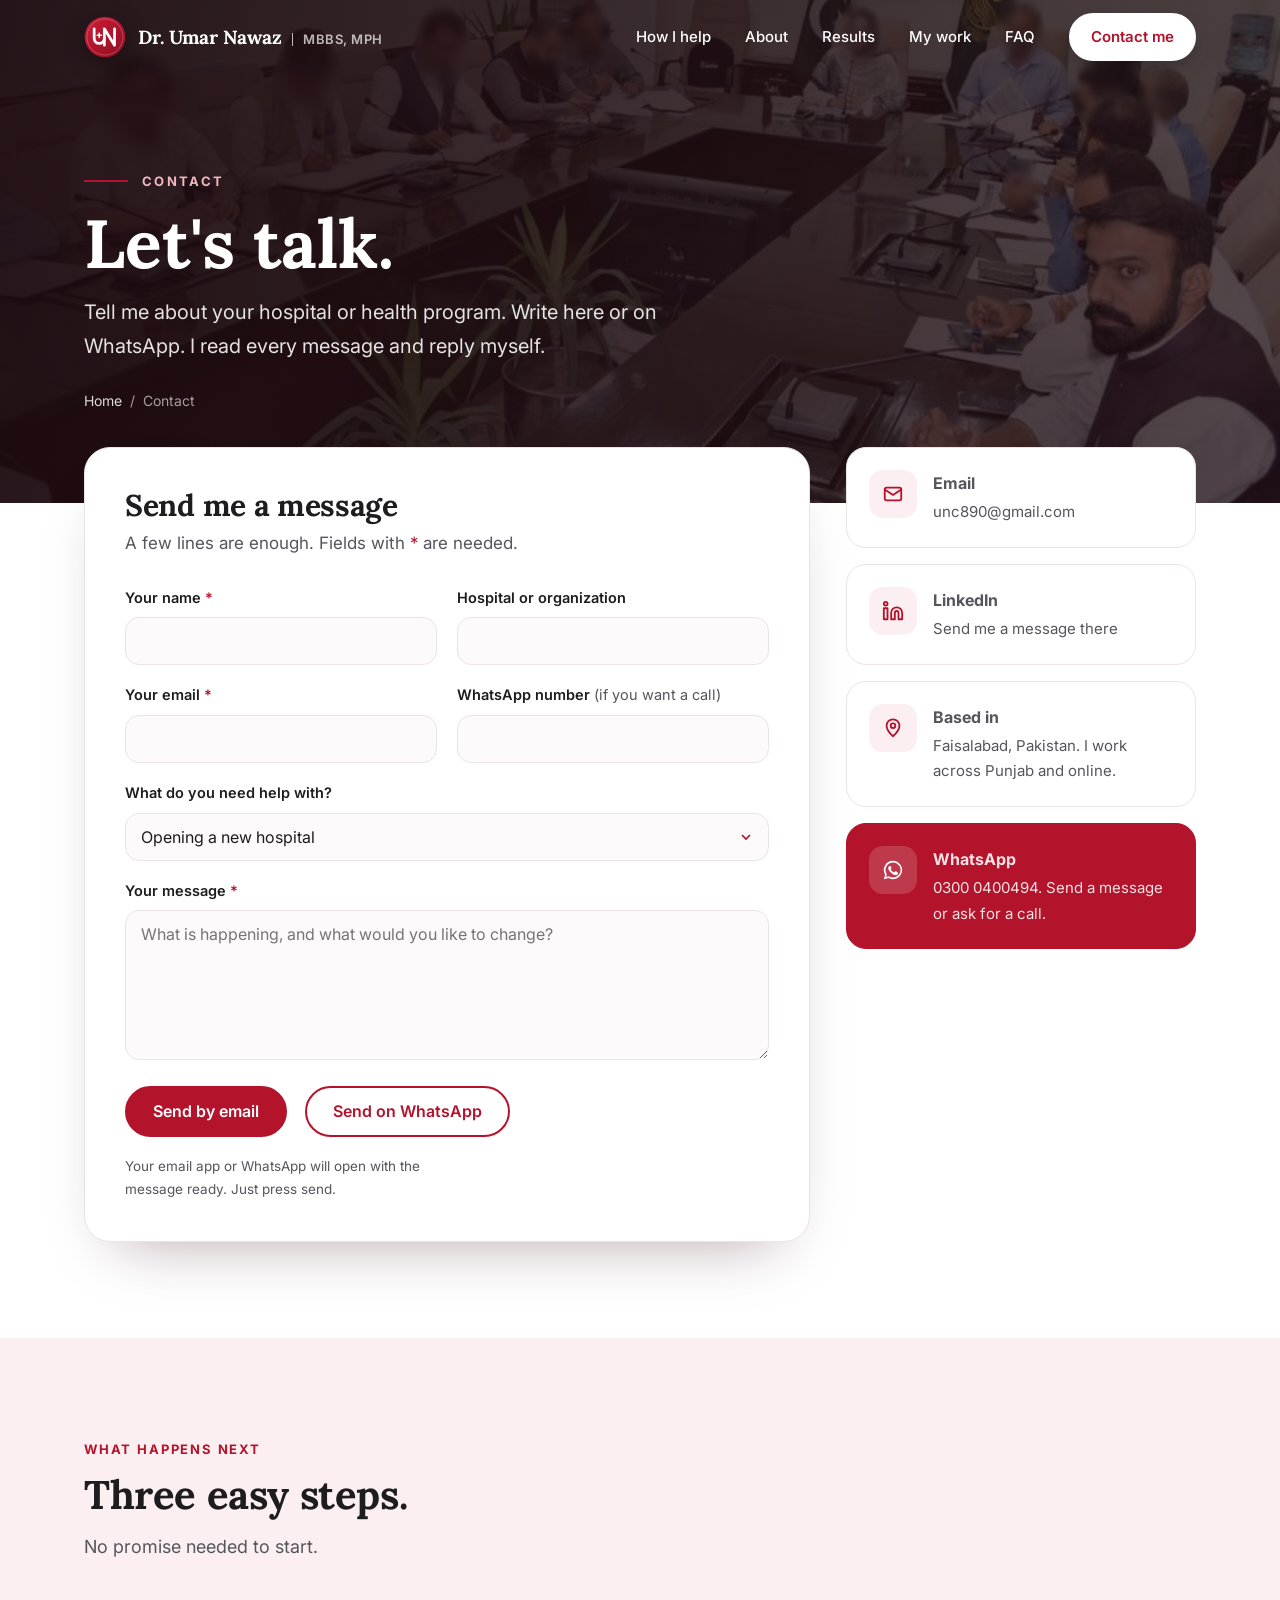
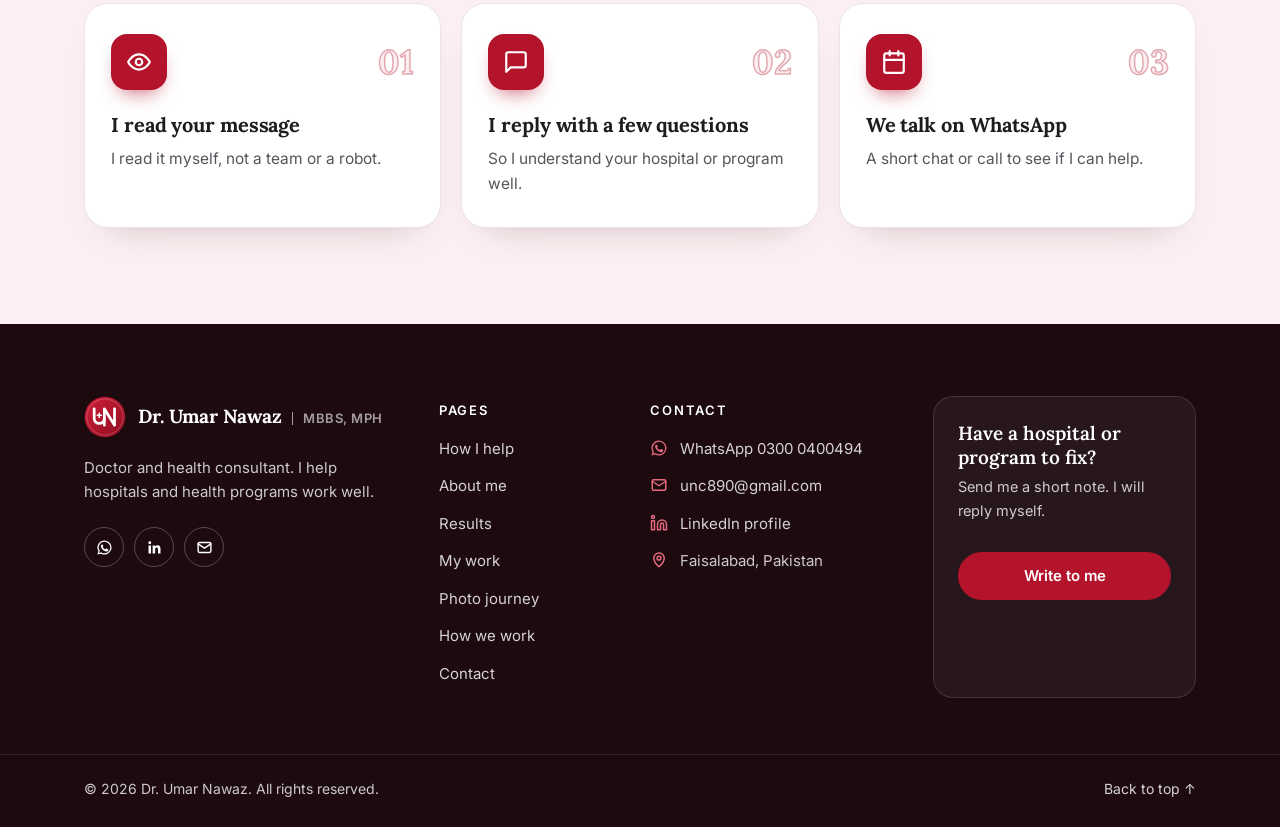
==== commit 369ee416: "Website v12: expandable results, compact job list, departments strip - Results: 9 tiles in a 3 by 3 " ====
--- a/contact.html
+++ b/contact.html
@@ -21,11 +21,13 @@
 
 <header id="hdr"><div class="wrap">
   <a class="logo" href="index.html"><img class="mark" src="img/logo.svg" alt="" width="42" height="42"><span><b>Dr. Umar Nawaz</b><small>MBBS, MPH</small></span></a>
-  <nav>
+  <nav aria-label="Main">
     <a href="index.html#help">How I help</a>
     <a href="index.html#about">About</a>
+    <a href="index.html#results">Results</a>
     <a href="index.html#work">My work</a>
-    <a class="btn red" href="contact.html">Talk to me</a>
+    <a href="index.html#faq">FAQ</a>
+    <a class="btn cta" href="contact.html" aria-current="page">Contact me</a>
   </nav>
 </div></header>
 
@@ -115,7 +117,7 @@
     </div>
     <div>
       <h4>Pages</h4>
-      <ul><li><a href="index.html#help">How I help</a></li><li><a href="index.html#about">About me</a></li><li><a href="index.html#work">My work</a></li><li><a href="index.html#journey">Photo journey</a></li><li><a href="index.html#how">How we work</a></li><li><a href="contact.html">Contact</a></li></ul>
+      <ul><li><a href="index.html#help">How I help</a></li><li><a href="index.html#about">About me</a></li><li><a href="index.html#results">Results</a></li><li><a href="index.html#work">My work</a></li><li><a href="index.html#journey">Photo journey</a></li><li><a href="index.html#how">How we work</a></li><li><a href="contact.html">Contact</a></li></ul>
     </div>
     <div>
       <h4>Contact</h4>
@@ -167,7 +169,7 @@
     need.forEach(function(id){ var f = document.getElementById(id), ok = !!f.value.trim(); f.style.borderColor = ok ? '' : 'var(--red)'; if (!ok && !bad) bad = f; });
     if (bad) { bad.focus(); return; }
     var text = 'Hello Dr. Umar. I am ' + v('f-name') + (v('f-org') ? ' from ' + v('f-org') : '') + '.\nTopic: ' + v('f-topic') + '\n\n' + v('f-msg');
-    window.open('=' + encodeURIComponent(text), '_blank', 'noopener');
+    window.open('https://wa.me/923000400494?text=' + encodeURIComponent(text), '_blank', 'noopener');
   });
 })();
 </script>
--- a/css/site.css
+++ b/css/site.css
@@ -332,3 +332,370 @@
 @media(max-width:760px){.band .wrap{grid-template-columns:1fr 1fr}.band .wrap>div::before{display:none}.band .wrap>div:nth-child(even)::before{display:block}.band .wrap>div:nth-child(n+3){border-top:1px solid var(--line)}.band .wrap>div:nth-child(9){grid-column:1/-1}}
 
 @media(min-width:1100px){.logo-row{gap:26px 34px;flex-wrap:nowrap}.logo-row img{height:40px}}
+
+/* ===== v11 layer ===== */
+/* ===== v11 preview: design system tokens ===== */
+:root{
+  --grey:#55555c; --r-sm:12px; --r-md:18px; --r-lg:24px; --r-pill:999px;
+  --s1:8px; --s2:16px; --s3:24px; --s4:40px; --s5:64px; --s6:96px;
+  --shadow-1:0 18px 36px -26px rgba(60,10,20,.45);
+  --shadow-2:0 30px 60px -30px rgba(60,10,20,.55);
+}
+body{font-size:17px;line-height:1.7}
+h2{font-size:clamp(30px,3.4vw,40px);letter-spacing:-.01em}
+h3{letter-spacing:-.005em}
+section{padding:var(--s6) 0}
+.sub{margin-bottom:var(--s4)}
+:focus-visible{outline:3px solid #f2a33a;outline-offset:3px;border-radius:6px}
+.skip{position:absolute;left:-999px;top:8px;z-index:200;background:#fff;color:var(--red);padding:10px 16px;border-radius:10px;font-weight:600}
+.skip:focus{left:12px}
+
+/* buttons: one size scale */
+.btn{padding:14px 26px;font-size:16px;line-height:1.2;min-height:48px;justify-content:center}
+.btn.sm{padding:10px 18px;font-size:15px;min-height:40px}
+.btn.lg{padding:18px 34px;font-size:17.5px;min-height:58px;box-shadow:0 16px 30px -14px rgba(179,19,43,.85)}
+.btn .arr{transition:transform .25s var(--ease)}
+.btn:hover .arr{transform:translateX(4px)}
+.btn.dark{background:#1c0a0f;color:#fff;border-color:#1c0a0f}
+.btn.wa{background:#1f7a4d;border-color:#1f7a4d;color:#fff}
+.btn.wa:hover{background:#17613d;border-color:#17613d}
+.btn.li{background:#0a66c2;border-color:#0a66c2;color:#fff}
+.btn.li:hover{background:#084f97;border-color:#084f97}
+.btn svg{width:18px;height:18px;fill:currentColor;flex:none}
+
+/* ===== navbar ===== */
+nav{gap:6px}
+nav a:not(.btn){padding:8px 14px;border-radius:var(--r-pill);transition:background .25s,color .25s}
+nav a:not(.btn)::after{display:none}
+nav a:not(.btn):hover{background:rgba(179,19,43,.08);color:var(--red)}
+nav a.on{background:var(--red-soft);color:var(--red)!important;font-weight:600}
+header.over nav a:not(.btn):hover{background:rgba(255,255,255,.14);color:#fff}
+header.over nav a.on{background:rgba(255,255,255,.18);color:#fff!important}
+nav .btn.cta{margin-left:14px;background:#fff;color:var(--red);border-color:#fff;padding:10px 20px;box-shadow:0 8px 20px -10px rgba(0,0,0,.5)}
+nav .btn.cta:hover{background:var(--red-soft);border-color:var(--red-soft)}
+header.scrolled nav .btn.cta{background:var(--red);color:#fff;border-color:var(--red)}
+header.scrolled nav .btn.cta:hover{background:var(--red-dark);border-color:var(--red-dark)}
+@media(max-width:1020px){nav a:not(.btn){padding:8px 10px;font-size:14.5px}}
+@media(max-width:900px){nav .btn.cta{margin-left:0}}
+
+/* ===== hero: text + portrait ===== */
+.hero.v11{min-height:0;justify-content:center;background:radial-gradient(1000px 520px at 82% 40%,rgba(179,19,43,.45),transparent 65%),linear-gradient(160deg,#2a0d15 0%,#1a080d 60%,#14060a 100%)}
+.hero.v11::before{display:none}
+.hero.v11 .wrap{display:grid;grid-template-columns:1.15fr .85fr;gap:56px;align-items:center;padding-top:150px;padding-bottom:150px}
+.hero.v11 .copy{padding:0;max-width:600px}
+.hero.v11 h1{margin:16px 0 14px}
+.creds-row{display:flex;flex-wrap:wrap;gap:8px;margin:0 0 22px}
+.creds-row span{display:inline-flex;align-items:center;gap:6px;padding:6px 12px;border-radius:var(--r-pill);background:rgba(255,255,255,.1);border:1px solid rgba(255,255,255,.22);color:#fff;font-size:13.5px;font-weight:600;letter-spacing:.02em}
+.creds-row span b{color:#f2b8c1;font-weight:700}
+.hero.v11 .lead{font-size:clamp(19px,1.6vw,21px);color:rgba(255,255,255,.92);margin-bottom:12px}
+.hero.v11 .note{color:rgba(255,255,255,.75);margin-bottom:34px}
+.hero.v11 .actions{align-items:center;gap:22px}
+.hero .txt-link{color:#fff;font-weight:600;text-decoration:none;border-bottom:2px solid rgba(255,255,255,.4);padding-bottom:2px}
+.hero .txt-link:hover{border-color:#fff}
+.portrait{position:relative;justify-self:end;width:100%;max-width:420px}
+.portrait::before{content:"";position:absolute;inset:22px -22px -22px 22px;border:2px solid rgba(242,184,193,.45);border-radius:30px}
+.portrait img{position:relative;width:100%;height:auto;aspect-ratio:4/5;object-fit:cover;object-position:50% 20%;border-radius:28px;box-shadow:0 40px 70px -30px rgba(0,0,0,.8)}
+.portrait .tag{position:absolute;left:-28px;bottom:36px;background:#fff;color:var(--ink);border-radius:var(--r-md);padding:14px 18px;box-shadow:var(--shadow-2);max-width:250px;font-size:14px;line-height:1.4}
+.portrait .tag b{display:block;color:var(--red);font:700 13px Inter,sans-serif;letter-spacing:.1em;text-transform:uppercase;margin-bottom:4px}
+@media(max-width:900px){
+  .hero.v11 .wrap{grid-template-columns:1fr;gap:40px;padding-top:110px;padding-bottom:110px}
+  .portrait{justify-self:start;max-width:300px;order:-1}
+  .portrait .tag{position:relative;left:auto;right:auto;bottom:auto;margin:-30px 0 0 18px;max-width:240px;font-size:13px}
+}
+@media(max-width:480px){.portrait{max-width:240px}.portrait::before{inset:14px -14px -14px 14px}}
+
+/* ===== numbers band ===== */
+.band .wrap>div{padding:30px 30px 28px;display:flex;flex-direction:column;justify-content:flex-start}
+.band b{margin-bottom:8px}
+.band span{font-size:15px;max-width:260px}
+@media(max-width:480px){.band .wrap>div{padding:20px 16px}}
+
+/* ===== partner logos ===== */
+.logos{padding:64px 0}
+.logos p{margin-bottom:28px}
+.logo-grid{display:grid;grid-template-columns:repeat(9,1fr);gap:14px;align-items:stretch}
+.logo-grid .lg{display:flex;align-items:center;justify-content:center;height:84px;padding:14px;background:#fff;border:1px solid var(--line);border-radius:var(--r-md);transition:border-color .3s,box-shadow .3s}
+.logo-grid .lg:hover{border-color:rgba(179,19,43,.35);box-shadow:var(--shadow-1)}
+.logo-grid img{max-height:44px;max-width:100%;width:auto;object-fit:contain;filter:grayscale(1);opacity:.75;transition:filter .3s,opacity .3s}
+.logo-grid .lg:hover img{filter:none;opacity:1}
+.logo-grid .wm{font:700 15px/1.15 Lora,serif;color:#55555c;text-align:center}
+.logo-grid .wm small{display:block;font:600 10px Inter,sans-serif;letter-spacing:.08em;color:var(--grey)}
+@media(max-width:1060px){.logo-grid{grid-template-columns:repeat(5,1fr)}}
+@media(max-width:640px){.logo-grid{grid-template-columns:repeat(3,1fr)}.logo-grid .lg{height:72px;padding:10px}}
+
+/* ===== service cards ===== */
+.card{display:flex;flex-direction:column;border-radius:var(--r-lg);padding:30px 28px 22px;border-width:1px;box-shadow:var(--shadow-1)}
+.card p{flex:1}
+.more{margin-top:18px;border-top:1px solid var(--line);padding-top:14px}
+.more summary{list-style:none;cursor:pointer;display:inline-flex;align-items:center;gap:8px;color:var(--red);font-weight:600;font-size:15px}
+.more summary::-webkit-details-marker{display:none}
+.more summary::after{content:"";width:8px;height:8px;border-right:2px solid currentColor;border-bottom:2px solid currentColor;transform:rotate(45deg) translateY(-2px);transition:transform .25s}
+.more[open] summary::after{transform:rotate(225deg) translateY(-2px)}
+.more ul{margin:12px 0 14px;padding-left:20px;font-size:15px;color:var(--ink)}
+.more li{margin:4px 0}
+.more li::marker{color:var(--red)}
+.more a{font-size:15px;font-weight:600;color:var(--red);text-decoration:none}
+.more a:hover{text-decoration:underline}
+
+/* ===== about ===== */
+.split{align-items:start}
+.about-photo{position:relative}
+.about-photo img{aspect-ratio:4/5;object-position:50% 30%;box-shadow:var(--shadow-2)}
+.about-photo figcaption{margin-top:12px;font-size:14px;color:var(--grey)}
+.about-copy h2{margin-bottom:18px}
+.about-copy .intro{font-size:19px;color:var(--ink);font-weight:500}
+.quals{display:grid;grid-template-columns:1fr 1fr;gap:14px;margin:26px 0}
+.qual{background:#fff;border:1px solid var(--line);border-radius:var(--r-md);padding:18px 20px;box-shadow:var(--shadow-1)}
+.qual b{display:block;font:700 26px/1 Lora,serif;color:var(--red);margin-bottom:6px}
+.qual span{font-size:15px;color:var(--grey)}
+.cv-row{display:flex;flex-wrap:wrap;gap:12px;margin-top:26px}
+@media(max-width:480px){.quals{grid-template-columns:1fr}}
+
+/* ===== achievements ===== */
+.ach{display:grid;grid-template-columns:repeat(3,1fr);gap:20px}
+.ach .a{background:#fff;border:1px solid var(--line);border-radius:var(--r-lg);padding:26px;box-shadow:var(--shadow-1)}
+.ach .a b{display:block;font:700 36px/1.1 Lora,serif;color:var(--red);margin-bottom:8px}
+.ach .a h3{font-size:18px;margin-bottom:6px}
+.ach .a p{margin:0;font-size:15px;color:var(--grey)}
+.ach .a .where{display:block;margin-top:12px;font-size:13px;font-weight:600;color:var(--red-dark)}
+.ach .feat{grid-column:1/-1;display:grid;grid-template-columns:auto 1fr;gap:40px;align-items:center;background:linear-gradient(135deg,var(--red) 0%,var(--red-dark) 100%);color:#fff;border:0;padding:40px 44px}
+.ach .feat .big{font:700 clamp(48px,6vw,76px)/1 Lora,serif;color:#fff;white-space:nowrap}
+.ach .feat .big small{display:block;font:600 14px Inter,sans-serif;letter-spacing:.08em;text-transform:uppercase;opacity:.8;margin-top:10px}
+.ach .feat h3{color:#fff;font-size:24px;margin-bottom:10px}
+.ach .feat p{color:rgba(255,255,255,.9);font-size:16px;margin:0 0 8px}
+.ach .feat .where{color:#f2b8c1}
+@media(max-width:960px){.ach{grid-template-columns:1fr 1fr}.ach .feat{grid-template-columns:1fr;gap:18px;padding:32px 28px}}
+@media(max-width:620px){.ach{grid-template-columns:1fr}}
+
+/* ===== case studies ===== */
+.cases{display:grid;gap:24px}
+.case{display:grid;grid-template-columns:280px 1fr;background:#fff;border:1px solid var(--line);border-radius:var(--r-lg);overflow:hidden;box-shadow:var(--shadow-1)}
+.case .head{background:#1c0a0f;color:#fff;padding:30px 28px;display:flex;flex-direction:column;gap:10px}
+.case .head .k{font-size:12px;font-weight:700;letter-spacing:.14em;text-transform:uppercase;color:#f2b8c1}
+.case .head h3{color:#fff;font-size:22px;line-height:1.25}
+.case .head .meta{font-size:14px;color:rgba(255,255,255,.7);margin-top:auto}
+.case .body{display:grid;grid-template-columns:repeat(3,1fr)}
+.case .body>div{padding:26px 24px;border-left:1px solid var(--line)}
+.case .body>div:first-child{border-left:0}
+.case .body h4{display:flex;align-items:center;gap:8px;margin:0 0 10px;font:700 13px Inter,sans-serif;letter-spacing:.12em;text-transform:uppercase;color:var(--red)}
+.case .body h4 i{width:24px;height:24px;border-radius:50%;background:var(--red-soft);display:inline-flex;align-items:center;justify-content:center;font-style:normal;font-size:12px}
+.case .body p,.case .body li{font-size:15px;line-height:1.6;margin:0}
+.case .body ul{margin:0;padding-left:18px}
+.case .body li{margin:4px 0}
+.case .body li::marker{color:var(--red)}
+.case .res{background:var(--red-soft)}
+.case .res strong{display:block;font:700 30px/1.1 Lora,serif;color:var(--red);margin-bottom:6px}
+@media(max-width:1020px){.case{grid-template-columns:1fr}.case .body{grid-template-columns:1fr}.case .body>div{border-left:0;border-top:1px solid var(--line)}.case .body>div:first-child{border-top:0}}
+
+/* ===== timeline v11 ===== */
+.overlap{background:#fff;border:1px solid var(--line);border-radius:var(--r-lg);padding:26px 28px 22px;margin-bottom:40px;box-shadow:var(--shadow-1);max-width:980px}
+.overlap h3{font-size:19px;margin-bottom:4px}
+.overlap>p{margin:0 0 20px;font-size:15px;color:var(--grey)}
+.gantt{position:relative;padding-top:4px}
+.g-row{display:grid;grid-template-columns:190px 1fr;align-items:center;gap:14px;margin:8px 0}
+.g-row .lbl{font-size:13.5px;font-weight:600;line-height:1.3}
+.g-row .lbl small{display:block;font-weight:400;color:var(--grey);font-size:12.5px}
+.g-track{position:relative;height:26px;background:repeating-linear-gradient(90deg,transparent 0 calc(20% - 1px),var(--line) calc(20% - 1px) 20%)}
+.g-bar{position:absolute;top:3px;height:20px;border-radius:999px;background:var(--red)}
+.g-bar.c2{background:#2d5f9a}.g-bar.c3{background:#8a561d}.g-bar.c4{background:#1f7a6d}
+.g-bar.open{background:repeating-linear-gradient(45deg,#1f7a6d 0 6px,#5fa89c 6px 12px)}
+.g-axis{display:grid;grid-template-columns:190px 1fr;gap:14px;margin-top:6px}
+.g-axis .ticks{display:flex;font-size:12px;color:var(--grey)}
+.g-axis .ticks span{flex:1}
+@media(max-width:640px){.g-row,.g-axis{grid-template-columns:110px 1fr;gap:10px}.g-row .lbl{font-size:12px}.overlap{padding:20px 16px}}
+
+.timeline{max-width:980px}
+.timeline::before{left:11px}
+.step-t{padding:0 0 26px 48px}
+.step-t .box{background:#fff;border:1px solid var(--line);border-radius:var(--r-lg);padding:24px 26px;box-shadow:var(--shadow-1)}
+.step-t.now .box{border-color:rgba(179,19,43,.35)}
+.step-t .top-row{display:flex;justify-content:space-between;align-items:flex-start;gap:16px;flex-wrap:wrap}
+.step-t .yr{display:inline-block;background:var(--red-soft);color:var(--red-dark);border-radius:var(--r-pill);padding:3px 12px;font-size:13.5px}
+.step-t.now .yr{background:var(--red);color:#fff}
+.step-t .both{display:inline-flex;align-items:center;gap:6px;margin-left:8px;padding:3px 12px;border-radius:var(--r-pill);background:#e9f0f8;color:#2d5f9a;font-size:13px;font-weight:600}
+.step-t h3{font-size:22px;margin:10px 0 2px}
+.org-logos{display:flex;gap:8px;align-items:center;flex-wrap:wrap}
+.org-logos img{height:30px;width:auto;max-width:90px;object-fit:contain;padding:4px 8px;background:#fff;border:1px solid var(--line);border-radius:10px;box-sizing:content-box}
+.step-t .kh{margin:14px 0 4px;font:700 12.5px Inter,sans-serif;letter-spacing:.12em;text-transform:uppercase;color:var(--red)}
+.step-t ul{margin-top:4px}
+.step-t li strong{color:var(--red-dark)}
+
+/* ===== photo journey ===== */
+.filters button{padding:9px 18px;min-height:40px;display:inline-flex;align-items:center;gap:8px}
+.filters button .n{font-size:12px;padding:0 7px;border-radius:999px;background:var(--line);color:var(--grey)}
+.filters button.on{box-shadow:0 8px 18px -10px var(--c)}
+.filters button.on::before{content:"";width:8px;height:8px;border-radius:50%;background:#fff}
+.filters button.on .n{background:rgba(255,255,255,.25);color:#fff}
+.filters button[data-f="ms"]{--c:#8a561d!important}
+.ji{aspect-ratio:3/2}
+.jc figcaption .jdate{display:inline-block;margin-left:8px;font-size:12px;font-weight:600;color:var(--grey)}
+.jc figcaption p{font-size:14.5px}
+
+/* lightbox v11 */
+.lightbox{padding:20px}
+.lightbox .lb-in{display:grid;grid-template-columns:1fr 340px;max-width:1240px;width:100%;max-height:90vh;background:#0f0406;border-radius:20px;overflow:hidden;box-shadow:0 40px 80px -30px #000}
+.lightbox .lb-img{display:flex;align-items:center;justify-content:center;background:#000;min-height:300px}
+.lightbox .lb-img img{max-height:90vh;max-width:100%;border-radius:0;object-fit:contain;transition:opacity .25s}
+.lightbox .lb-cap{padding:28px 26px;color:#f3dfe2;text-align:left;overflow:auto;font-size:15px;line-height:1.6;margin:0}
+.lightbox .lb-cap .jtag{display:inline-block}
+.lightbox .lb-cap b{display:block;font:600 22px/1.3 Lora,serif;color:#fff;margin:6px 0 6px}
+.lightbox .lb-cap em{display:block;font-style:normal;font-size:14px;color:rgba(255,255,255,.7);margin:0 0 14px}
+.lightbox .lb-cap .jdate{display:block;font-size:13px;color:#f2b8c1;margin:0 0 4px}
+.lightbox .lb-cap p{max-width:none}
+.lb-count{display:block;font-size:13px;color:rgba(255,255,255,.55);margin-bottom:6px;letter-spacing:.06em}
+.lightbox button{background:rgba(0,0,0,.45);transform:translateY(-50%);display:flex;align-items:center;justify-content:center;transition:background .2s}
+.lightbox button:hover{background:var(--red);border-color:var(--red)}
+.lb-x{transform:none!important}
+.lb-p{left:20px}.lb-n{right:20px}
+@media(max-width:860px){.lightbox .lb-in{grid-template-columns:1fr;max-height:92vh;overflow:auto}.lightbox .lb-img img{max-height:60vh}.lb-p,.lb-n{top:auto!important;bottom:20px;transform:none!important}.lb-p{left:calc(50% - 60px)}.lb-n{right:calc(50% - 60px)}}
+
+/* ===== steps + CTA ===== */
+.st{border-radius:var(--r-lg)}
+.st .num{font-size:34px}
+.cta-band{margin-top:48px;display:flex;align-items:center;justify-content:space-between;gap:24px;flex-wrap:wrap;background:var(--red-soft);border:1px solid rgba(179,19,43,.18);border-radius:var(--r-lg);padding:32px 36px}
+.cta-band h3{font-size:24px;margin-bottom:4px}
+.cta-band p{margin:0;color:var(--grey)}
+.cta-band .actions{display:flex;gap:12px;flex-wrap:wrap}
+
+/* ===== testimonials ===== */
+.quotes{display:grid;grid-template-columns:repeat(3,1fr);gap:20px}
+.quote{background:#fff;border:2px dashed #e2c9cd;border-radius:var(--r-lg);padding:28px;display:flex;flex-direction:column;gap:14px}
+.quote .mark{font:700 54px/0.6 Lora,serif;color:var(--red);height:24px}
+.quote p{margin:0;color:var(--grey);font-style:italic}
+.quote .who{display:flex;align-items:center;gap:12px;margin-top:auto}
+.quote .who i{width:42px;height:42px;border-radius:50%;background:var(--red-soft);flex:none}
+.quote .who b{display:block;font-size:15px}
+.quote .who span{font-size:13.5px;color:var(--grey)}
+@media(max-width:900px){.quotes{grid-template-columns:1fr}}
+
+/* ===== FAQ ===== */
+.faq-wrap{display:grid;grid-template-columns:.8fr 1.2fr;gap:56px;align-items:start}
+.faq details{border-bottom:1px solid var(--line)}
+.faq details:first-child{border-top:1px solid var(--line)}
+.faq summary{list-style:none;cursor:pointer;display:flex;justify-content:space-between;align-items:center;gap:16px;padding:20px 4px;font:600 18px/1.4 Lora,serif}
+.faq summary::-webkit-details-marker{display:none}
+.faq summary::after{content:"+";flex:none;width:32px;height:32px;border-radius:50%;background:var(--red-soft);color:var(--red);display:flex;align-items:center;justify-content:center;font:600 20px Inter,sans-serif;transition:transform .25s,background .25s,color .25s}
+.faq details[open] summary::after{transform:rotate(45deg);background:var(--red);color:#fff}
+.faq details p{margin:0 4px 20px;color:var(--grey);max-width:640px}
+@media(max-width:900px){.faq-wrap{grid-template-columns:1fr;gap:20px}}
+
+/* ===== home contact form ===== */
+.cform-sec .c-grid{margin-top:0}
+.field .err{display:none;font-size:13.5px;color:var(--red);font-weight:500}
+.field.bad input,.field.bad textarea{border-color:var(--red);background:#fff7f8}
+.field.bad .err{display:block}
+.done{display:none;text-align:center;padding:30px 10px}
+.done.show{display:block}
+.done .tick{width:64px;height:64px;border-radius:50%;background:var(--red);margin:0 auto 16px;display:flex;align-items:center;justify-content:center}
+.done .tick svg{width:32px;height:32px;stroke:#fff;fill:none;stroke-width:3}
+.done h3{font-size:26px;margin-bottom:8px}
+.done p{color:var(--grey);margin:0 auto 18px;max-width:440px}
+.form-card.sent-ok form{display:none}
+
+/* ===== footer v11 ===== */
+.f-top{grid-template-columns:1.3fr .7fr 1fr 1.1fr;gap:44px}
+.f-brand .mail{display:inline-block;margin:-6px 0 20px;color:#fff;font-weight:600;font-size:16px;border-bottom:1px solid rgba(255,255,255,.35)}
+.f-brand .mail:hover{border-color:#fff}
+.f-cta .btn{width:100%;margin-top:10px}
+.f-cta .btn+.btn{margin-top:10px}
+footer h4{color:#fff}
+footer{color:rgba(255,255,255,.78)}
+footer a{color:rgba(255,255,255,.82)}
+@media(max-width:960px){.f-top{grid-template-columns:1fr 1fr}}
+@media(max-width:560px){.f-top{grid-template-columns:1fr}}
+
+/* ===== preview-only notes (removed before going live) ===== */
+
+/* ===== v12 layer ===== */
+/* v12 additions: expandable tiles, journey list, monogram badges, departments strip.
+   Uses only the tokens and colours already defined in site.css and v11.css. */
+
+/* ---------- shared expand pattern (button[aria-expanded] + .xp panel) ---------- */
+.xbtn{display:inline-flex;align-items:center;gap:8px;margin-top:14px;padding:6px 0;background:none;border:0;cursor:pointer;color:var(--red);font:600 15px Inter,sans-serif;border-radius:6px}
+.xbtn::after{content:"";width:8px;height:8px;border-right:2px solid currentColor;border-bottom:2px solid currentColor;transform:rotate(45deg) translateY(-2px);transition:transform .25s}
+.xbtn[aria-expanded="true"]::after{transform:rotate(225deg) translateY(-2px)}
+.xbtn:hover{text-decoration:underline}
+html:not(.js) .xbtn{display:none}
+.js .xp{display:grid;grid-template-rows:0fr;visibility:hidden;transition:grid-template-rows .35s var(--ease),visibility .35s}
+.js .xp.open{grid-template-rows:1fr;visibility:visible}
+.xp>div{min-height:0;overflow:hidden}
+.xp ul{margin:10px 0 2px;padding-left:20px;font-size:15px;line-height:1.55;color:var(--ink)}
+.xp li{margin:5px 0}
+.xp li::marker{color:var(--red)}
+
+/* ---------- Results ---------- */
+.ach{align-items:start}
+.ach .a{display:flex;flex-direction:column}
+.ach .a .xbtn{align-self:flex-start;margin-top:10px}
+.ach .a .where{margin-top:10px}
+.ach .feat{align-items:start}
+.ach .feat .xbtn{color:#fff;margin-top:12px}
+.ach .feat .xp ul{color:rgba(255,255,255,.92);font-size:16px}
+.ach .feat .xp li::marker{color:#f2b8c1}
+.ach .feat :focus-visible{outline-color:#fff}
+
+/* ---------- Monogram badge ---------- */
+.mono{flex:none;display:inline-flex;align-items:center;justify-content:center;text-align:center;width:56px;height:56px;border-radius:var(--r-sm);background:#fff;border:1.5px solid var(--line);color:#55555c;font:700 16px/1.05 Lora,Georgia,serif;letter-spacing:.02em;transition:color .3s,border-color .3s,background .3s}
+.mono.m5{font-size:12.5px;letter-spacing:0}
+.mono.m2{font-size:12px}
+.mono.img{padding:3px}
+.mono.img img{max-width:100%;max-height:100%;object-fit:contain;filter:grayscale(1);opacity:.75;transition:filter .3s,opacity .3s}
+.mono:hover,.jr:hover .mono,.lg:hover .mono{color:var(--red);border-color:rgba(179,19,43,.45);background:var(--red-soft)}
+.mono.img:hover,.jr:hover .mono.img{background:#fff}
+.mono.img:hover img,.jr:hover .mono.img img{filter:none;opacity:1}
+
+/* ---------- Partner and department tiles ---------- */
+.logo-grid .lg{position:relative}
+.logo-grid .lg.mt .mono{width:60px;height:56px;border:0;background:none;font-size:22px}
+.logo-grid .lg.mt .mono.m5{font-size:16px}
+.logo-grid .lg.mt .mono.m2{font-size:14px;line-height:1.1}
+.logo-grid .lg.mt:hover .mono{background:none}
+.logo-grid .lg[data-name]::after{content:attr(data-name);position:absolute;left:50%;bottom:calc(100% + 8px);transform:translate(-50%,4px);width:max-content;max-width:220px;padding:6px 10px;border-radius:8px;background:var(--ink);color:#fff;font:500 12.5px/1.35 Inter,sans-serif;text-align:center;opacity:0;pointer-events:none;transition:opacity .2s,transform .2s;z-index:5}
+.logo-grid .lg[data-name]:hover::after{opacity:1;transform:translate(-50%,0)}
+.logos.depts{padding-top:0}
+.logos.depts p{margin-top:0}
+.logos:has(+ .logos.depts){border-bottom:0;padding-bottom:40px}
+
+/* ---------- My work: journey list ---------- */
+.jlist{list-style:none;margin:0;padding:0 0 0 34px;position:relative;max-width:980px}
+.jlist::before{content:"";position:absolute;left:7px;top:22px;bottom:22px;width:2px;background:var(--line)}
+.jr{position:relative;margin:0 0 12px}
+.jr::before{content:"";position:absolute;left:-34px;top:22px;width:16px;height:16px;border-radius:50%;background:#fff;border:3px solid var(--red);box-sizing:border-box}
+.jr.now::before{background:var(--red)}
+.jr-head{display:grid;grid-template-columns:56px 1fr auto;gap:18px;align-items:start;background:#fff;border:1px solid var(--line);border-radius:var(--r-md);padding:16px 20px;transition:border-color .3s,box-shadow .3s}
+.jr:hover .jr-head{border-color:rgba(179,19,43,.3);box-shadow:var(--shadow-1)}
+.jr.now .jr-head{border-color:rgba(179,19,43,.35)}
+.jr-main{min-width:0}
+.jr-t{display:flex;flex-wrap:wrap;align-items:center;gap:6px 10px}
+.jr-t h3{font-size:19px;line-height:1.3}
+.jr-org{font-size:14.5px;color:var(--grey);line-height:1.5;margin-top:2px}
+.jr-d{display:inline-block;margin-left:4px;font-weight:600;color:var(--red-dark);white-space:nowrap}
+.jr-d::before{content:"·";margin-right:8px;color:var(--grey);font-weight:400}
+.jr-main p{margin:4px 0 0;font-size:15.5px;line-height:1.55}
+.jr-btn{margin-top:4px;white-space:nowrap}
+.jr-body{padding:14px 22px 18px 94px;background:#fff;border:1px solid var(--line);border-top:1px dashed var(--line);border-radius:0 0 var(--r-md) var(--r-md)}
+.jr:has(.xp.open) .jr-head{border-bottom:0;border-bottom-left-radius:0;border-bottom-right-radius:0}
+.jr-body .kh{margin:0 0 2px;font:700 12.5px Inter,sans-serif;letter-spacing:.12em;text-transform:uppercase;color:var(--red)}
+.jr-body li strong{color:var(--red-dark)}
+.jr-body .learn{margin:12px 0 0;padding:10px 14px;background:var(--red-soft);border-left:3px solid var(--red);border-radius:0 10px 10px 0;font-size:15px;font-style:italic;color:var(--red-dark)}
+
+/* level tags */
+.lvl{display:inline-block;padding:2px 10px;border-radius:var(--r-pill);font:600 12px/1.6 Inter,sans-serif;letter-spacing:.02em;white-space:nowrap;background:var(--red-soft);color:var(--red-dark)}
+.lvl.pri{background:#e6f2ef;color:#1f7a6d}
+.lvl.sec{background:#f6ede2;color:#8a561d}
+.lvl.ter{background:#e9f0f8;color:#2d5f9a}
+.lvl.dist{background:var(--red-soft);color:var(--red-dark)}
+.lvl.trust{background:var(--red);color:#fff}
+.lvl.co{background:#efeff1;color:#3c3c42}
+
+@media(max-width:640px){
+  .jlist{padding-left:0}
+  .jlist::before,.jr::before{display:none}
+  .jr-head{grid-template-columns:48px 1fr;gap:12px 14px;padding:14px 16px}
+  .jr-head .mono{width:48px;height:48px}
+  .jr-btn{grid-column:2;margin-top:0;justify-self:start}
+  .jr-body{padding:12px 16px 16px}
+  .jr-d{display:block;margin-left:0}
+  .jr-d::before{display:none}
+  .logo-grid .lg[data-name]::after{display:none}
+}
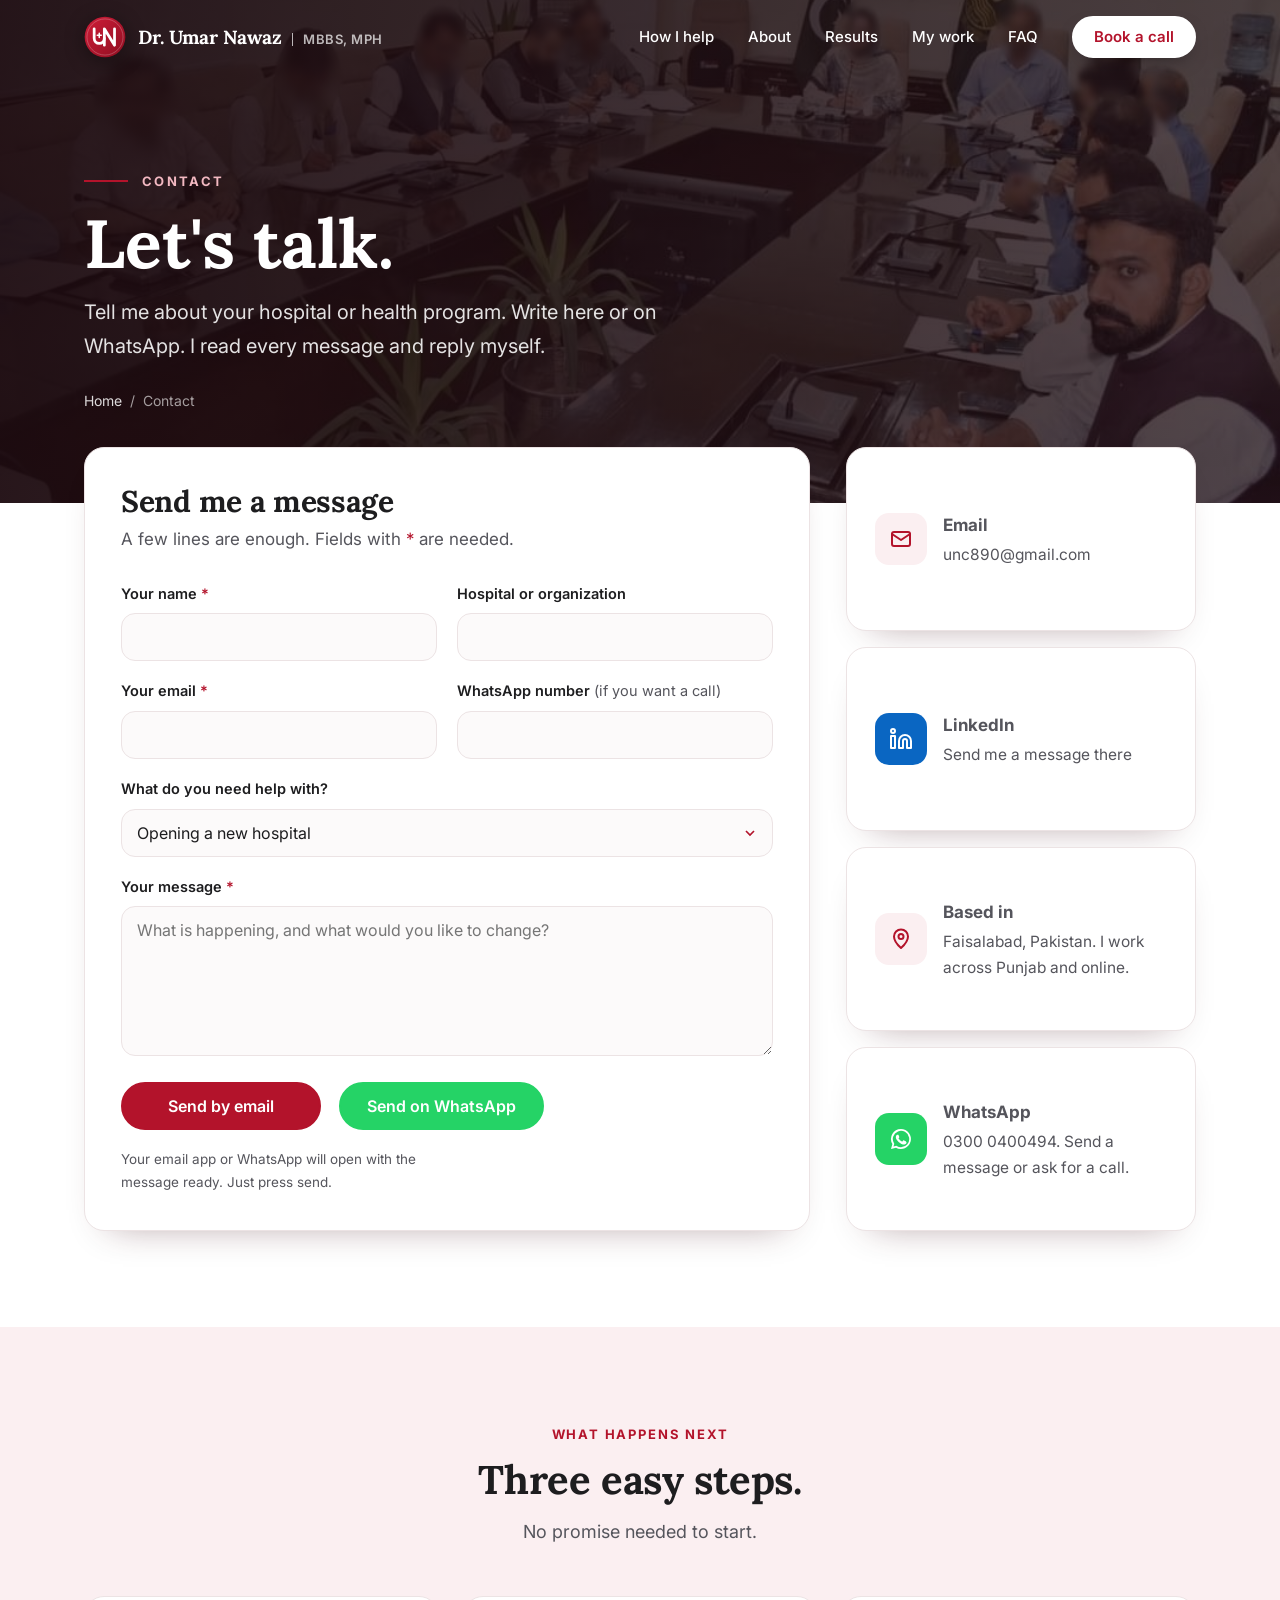
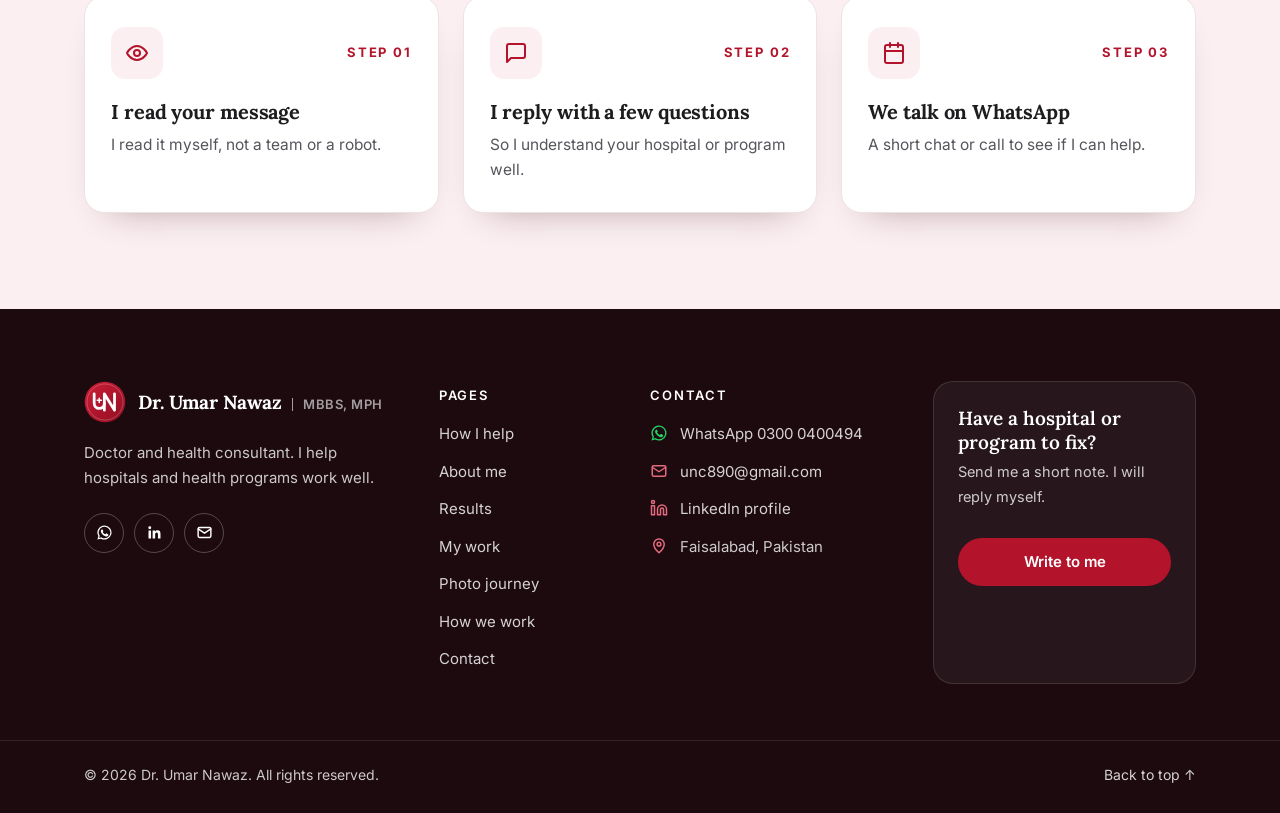
==== commit 2ceac4fa: "Website v14: one design system, sales layout, official logos, IT services - One style for all cards," ====
--- a/contact.html
+++ b/contact.html
@@ -7,7 +7,11 @@
 <meta name="description" content="Contact Dr. Umar Nawaz about your hospital or health program.">
 <meta property="og:title" content="Contact Dr. Umar Nawaz">
 <meta property="og:description" content="Tell me about your hospital or health program. I will read it and reply myself.">
-<meta property="og:image" content="img/photos/portrait.jpg">
+<meta property="og:image" content="https://umarwebsite101.vercel.app/img/photos/portrait.jpg">
+<meta property="og:url" content="https://umarwebsite101.vercel.app/contact.html">
+<meta property="og:type" content="website">
+<meta name="twitter:card" content="summary_large_image">
+<link rel="canonical" href="https://umarwebsite101.vercel.app/contact.html">
 <link rel="icon" href="favicon.svg" type="image/svg+xml">
 <link rel="icon" href="favicon-32.png" type="image/png" sizes="32x32">
 <link rel="alternate icon" href="favicon.ico" sizes="any">
@@ -27,7 +31,7 @@
     <a href="index.html#results">Results</a>
     <a href="index.html#work">My work</a>
     <a href="index.html#faq">FAQ</a>
-    <a class="btn cta" href="contact.html" aria-current="page">Contact me</a>
+    <a class="btn cta" href="contact.html" aria-current="page">Book a call</a>
   </nav>
 </div></header>
 
@@ -60,12 +64,12 @@
             <option>Reports and numbers</option>
             <option>A health program</option>
             <option>Staff and pay</option>
-            <option>Something else</option>
+            <option>IT, HMIS or a website</option><option>Something else</option>
           </select></div>
         <div class="field full"><label for="f-msg">Your message <span>*</span></label><textarea id="f-msg" name="message" required placeholder="What is happening, and what would you like to change?"></textarea></div>
       </div>
       <div class="form-foot">
-        <button class="btn red" type="submit">Send by email</button><button class="btn line" type="button" id="wa-send">Send on WhatsApp</button>
+        <button class="btn red" type="submit">Send by email</button><button class="btn wa" type="button" id="wa-send">Send on WhatsApp</button>
         <small>Your email app or WhatsApp will open with the message ready. Just press send.</small>
       </div>
       <div class="sent" id="sent" role="status">Thank you. Your email app should now be open with your message. If it did not open, write to me at unc890@gmail.com or on WhatsApp at 0300 0400494.</div>
@@ -77,7 +81,7 @@
       <span class="ic"><svg viewBox="0 0 24 24"><rect x="3" y="5" width="18" height="14" rx="2"/><path d="M3 7l9 6 9-6"/></svg></span>
       <span><b>Email</b><span>unc890@gmail.com</span></span>
     </a>
-    <a class="i-card rv d1" href="https://www.linkedin.com/in/umar-nawaz-a5271912b" target="_blank" rel="noopener">
+    <a class="i-card li rv d1" href="https://www.linkedin.com/in/umar-nawaz-a5271912b" target="_blank" rel="noopener">
       <span class="ic"><svg viewBox="0 0 24 24"><path d="M16 8a6 6 0 0 1 6 6v7h-4v-7a2 2 0 0 0-4 0v7h-4v-7a6 6 0 0 1 6-6zM2 9h4v12H2zM4 6a2 2 0 1 0 0-4 2 2 0 0 0 0 4z"/></svg></span>
       <span><b>LinkedIn</b><span>Send me a message there</span></span>
     </a>
@@ -85,7 +89,7 @@
       <span class="ic"><svg viewBox="0 0 24 24"><path d="M12 21s-7-6.2-7-11.5a7 7 0 0 1 14 0C19 14.8 12 21 12 21z"/><circle cx="12" cy="9.5" r="2.5"/></svg></span>
       <span><b>Based in</b><span>Faisalabad, Pakistan. I work across Punjab and online.</span></span>
     </div>
-    <a class="i-card dark rv d2" href="https://wa.me/923000400494" target="_blank" rel="noopener">
+    <a class="i-card wa rv d2" href="https://wa.me/923000400494" target="_blank" rel="noopener">
       <span class="ic"><svg viewBox="0 0 24 24" fill="currentColor" stroke="none"><path d="M12 2a10 10 0 0 0-8.6 15.1L2 22l5-1.3A10 10 0 1 0 12 2zm0 18.2a8.2 8.2 0 0 1-4.2-1.2l-.3-.2-3 .8.8-2.9-.2-.3A8.2 8.2 0 1 1 12 20.2zm4.5-6.1c-.2-.1-1.5-.7-1.7-.8-.2-.1-.4-.1-.6.1l-.8 1c-.1.2-.3.2-.5.1a6.7 6.7 0 0 1-3.3-2.9c-.2-.4.2-.4.7-1.3.1-.2 0-.3 0-.4l-.8-1.8c-.2-.5-.4-.4-.6-.4h-.5a1 1 0 0 0-.7.3 3 3 0 0 0-.9 2.2 5.2 5.2 0 0 0 1.1 2.7 11.8 11.8 0 0 0 4.5 4c1.7.7 2.3.8 3.2.6.5-.1 1.5-.6 1.7-1.2.2-.6.2-1.1.2-1.2-.1-.1-.3-.2-.5-.3z"/></svg></span>
       <span><b>WhatsApp</b><span>0300 0400494. Send a message or ask for a call.</span></span>
     </a>
--- a/css/site.css
+++ b/css/site.css
@@ -699,3 +699,226 @@
   .jr-d::before{display:none}
   .logo-grid .lg[data-name]::after{display:none}
 }
+
+/* ===== v13 layer ===== */
+/* ===== v13: one design system for the whole page =====
+   Every card, button, icon tile, title and gap now comes from the same few rules.
+   Loaded after site.css. Merge into site.css when applied. */
+
+:root{
+  --r-card:20px;          /* every card, tile, band and panel */
+  --r-tile:14px;          /* every icon square */
+  --pad:28px;             /* inside every card */
+  --gap:24px;             /* between every card */
+  --head-gap:48px;        /* section heading to content */
+  --shadow-card:0 18px 36px -26px rgba(60,10,20,.45);
+  --shadow-hover:0 26px 44px -26px rgba(179,19,43,.45);
+}
+
+/* ---------- 1. Section rhythm: same padding, backgrounds alternate white / soft ---------- */
+section{padding:96px 0}
+section.soft{background:var(--red-soft)}
+
+/* ---------- 2. Section headings: centred, same stack everywhere ---------- */
+section>.wrap>.kicker{display:block;text-align:center;margin-bottom:12px}
+section>.wrap>h2{text-align:center;margin:0 auto 14px;max-width:820px}
+section>.wrap>.sub{text-align:center;margin:0 auto var(--head-gap);max-width:640px}
+.foot-link{text-align:center;margin:40px 0 0;color:var(--grey);font-size:16px}
+
+/* ---------- 3. Buttons: one height, one shape, primary + secondary ---------- */
+.btn{min-height:48px;padding:12px 26px;font-size:16px;line-height:1.2;border-width:2px;border-radius:999px;justify-content:center;white-space:nowrap;cursor:pointer;font-family:inherit;box-shadow:none}
+.btn:hover{transform:translateY(-2px);box-shadow:0 12px 24px -14px rgba(179,19,43,.7)}
+.btn.red{background:var(--red);border-color:var(--red);color:#fff}
+.btn.red:hover{background:var(--red-dark);border-color:var(--red-dark)}
+.btn.line{background:#fff;border-color:var(--red);color:var(--red)}
+.btn.line:hover{background:var(--red-soft)}
+.btn svg{width:18px;height:18px;fill:currentColor;flex:none}
+/* on dark backgrounds the secondary is a white outline */
+.hero .btn.line,footer .btn.ghost{background:transparent;border-color:rgba(255,255,255,.6);color:#fff}
+.hero .btn.line:hover,footer .btn.ghost:hover{background:#fff;border-color:#fff;color:var(--red)}
+/* buttons that sit side by side are the same width */
+.hero .actions .btn,.cv-row .btn,.cta-band .actions .btn,.form-foot .btn{min-width:200px}
+.hero.v11 .actions{gap:14px}
+/* header button keeps the smaller 40px size */
+nav .btn{min-height:40px;padding:8px 20px;font-size:15px}
+/* footer buttons stack, full width, one line each */
+.f-cta .btn{width:100%;margin-top:10px;padding:12px 18px}
+
+/* ---------- 4. Text links with an arrow: one style ---------- */
+.arrow-link,.more a,.peek{display:inline-flex;align-items:center;gap:6px;color:var(--red);font:600 16px Inter,sans-serif;text-decoration:none;background:none;border:0;padding:0;cursor:pointer}
+.arrow-link .arr,.more a .arr,.peek .arr{transition:transform .25s var(--ease)}
+.arrow-link:hover .arr,.more a:hover .arr,.peek:hover .arr{transform:translateX(4px)}
+.arrow-link:hover,.more a:hover,.peek:hover{text-decoration:none;color:var(--red-dark)}
+.more a{font-size:15px}
+
+/* ---------- 5. Cards: one radius, one border, one shadow, one padding ---------- */
+.card,.ach .a,.qual,.st,.overlap,.i-card,.form-card,.cta-band,.jr-head,.logo-grid .lg{border-radius:var(--r-card)}
+.card,.ach .a,.qual,.st,.overlap,.i-card,.form-card,.jr-head{background:#fff;border:1px solid var(--line);box-shadow:var(--shadow-card)}
+.card,.ach .a,.st,.overlap,.i-card,.qual{padding:var(--pad)}
+.form-card{padding:36px}
+.cta-band{padding:var(--pad) 36px}
+/* the same lift on hover for every clickable or expandable card */
+.card,.ach .a,.st,a.i-card{transition:border-color .3s,transform .3s var(--ease),box-shadow .3s}
+.card:hover,.ach .a:not(.feat):hover,.st:hover,a.i-card:hover{transform:translateY(-4px);border-color:rgba(179,19,43,.35);box-shadow:var(--shadow-hover)}
+.st::after{display:none}
+/* grids: one gap */
+.cards,.ach,.steps,.quals,.next{gap:var(--gap)}
+.logo-grid{gap:14px}
+
+/* ---------- 6. Icon tiles: one size, one look ---------- */
+.icon,.st .ic,.i-card .ic{flex:none;width:52px;height:52px;border-radius:var(--r-tile);background:var(--red-soft);color:var(--red);box-shadow:none;display:flex;align-items:center;justify-content:center}
+.icon svg,.st .ic svg,.i-card .ic svg{width:24px;height:24px}
+.icon{margin-bottom:20px}
+
+/* ---------- 7. Type inside cards: one title size, one body size, one big-number size ---------- */
+.card h3,.st h3,.ach .a h3,.jr-t h3,.overlap h3,.cta-band h3{font-size:20px;line-height:1.3;margin:0 0 8px}
+.card p,.st p,.ach .a p,.jr-main p,.overlap>p,.cta-band p,.i-card span span{font-size:15.5px;line-height:1.6;color:var(--grey)}
+.jr-main p{color:var(--ink)}
+.band b,.ach .a b,.qual b{font:700 36px/1.1 Lora,serif;color:var(--red);margin-bottom:8px}
+.ach .feat .big{font-size:clamp(48px,6vw,72px)}
+.ach .feat h3{font-size:24px;color:#fff}
+.ach .feat p{color:rgba(255,255,255,.9)}
+
+/* ---------- 8. "Show more": one label, one style, always at the bottom of its card ---------- */
+.more summary,.xbtn{display:inline-flex;align-items:center;gap:8px;color:var(--red);font:600 15px Inter,sans-serif;cursor:pointer;background:none;border:0;padding:0}
+.xbtn:hover,.more summary:hover{text-decoration:none;color:var(--red-dark)}
+.card .more,.ach .a .xbtn{margin-top:auto}
+.card p{flex:none;margin-bottom:20px}
+.card .more{border-top:1px solid var(--line);padding-top:16px}
+/* results tiles: equal heights, same divider and button position as the help cards */
+.ach{align-items:stretch}
+.ach .a{display:flex;flex-direction:column}
+.ach .a p{margin:0 0 12px}
+.ach .a .where{margin:0 0 20px}
+.ach .a:not(.feat) .xbtn{align-self:stretch;justify-content:flex-start;border-top:1px solid var(--line);padding-top:16px;margin-top:auto;border-radius:0}
+.ach .feat{padding:40px 44px;align-items:stretch;background:linear-gradient(135deg,var(--red) 0%,var(--red-dark) 100%);border:0}
+.ach .feat .xbtn{color:#fff;margin-top:8px}
+
+/* ---------- 9. My work: same full width as every other section ---------- */
+.overlap,.jlist,.timeline{max-width:none}
+.overlap{margin-bottom:var(--gap)}
+.wtabs{display:flex;width:max-content;max-width:100%;margin:0 auto var(--head-gap)}
+.jintro{text-align:center;margin:0 auto 18px}
+.filters{justify-content:center}
+.jgrid{gap:var(--gap)}
+.jc{border-radius:var(--r-card)}
+.jr{margin-bottom:14px}
+.jr-head{padding:20px var(--pad);align-items:center}
+.jr-btn{margin-top:0}
+.jr-body{border-radius:0 0 var(--r-card) var(--r-card)}
+
+/* ---------- 10. Hero: photo frame stays inside the page edge ---------- */
+.portrait::before{inset:22px 22px -22px -22px}
+
+/* ---------- 11. About: photo and text end on the same line ---------- */
+.split{align-items:stretch}
+.about-photo{display:flex;flex-direction:column}
+.about-photo img{flex:1;height:100%;min-height:440px;aspect-ratio:auto;border-radius:var(--r-card)}
+.quals{margin:24px 0}
+
+/* ---------- 12. Steps: same icon tile as the help cards, step number as a label ---------- */
+.st .top{margin-bottom:20px}
+.st .num{font:700 13px/1 Inter,sans-serif;letter-spacing:.14em;color:var(--red);-webkit-text-stroke:0}
+.st .num::before{content:"STEP 0" counter(s)}
+.steps::before{top:calc(var(--pad) + 26px)}
+.cta-band{margin-top:40px;background:#fff;border:1px solid var(--line);box-shadow:var(--shadow-card)}
+
+/* ---------- 13. FAQ: centred column under a centred heading ---------- */
+.faq{max-width:820px;margin:0 auto}
+.faq summary{padding:20px 4px}
+
+/* ---------- 14. Contact: three equal contact cards in a row, form full width under them ---------- */
+.cform-sec .c-grid{grid-template-columns:1fr;gap:var(--gap)}
+.cform-sec .side-cards{order:-1;display:grid;grid-template-columns:repeat(3,1fr);gap:var(--gap)}
+.side-cards .i-card{align-items:center}
+.i-card b{font-size:17px}
+@media(max-width:860px){.cform-sec .side-cards{grid-template-columns:1fr;gap:14px}}
+/* contact page: side cards share the form's height so both columns end on one line */
+@media(min-width:961px){
+  section:not(.cform-sec)>.c-grid{align-items:stretch}
+  section:not(.cform-sec)>.c-grid .side-cards .i-card{flex:1}
+}
+
+/* ---------- phone ---------- */
+@media(max-width:860px){
+  .about-photo img{min-height:0;aspect-ratio:4/5;flex:none}
+}
+@media(max-width:640px){
+  :root{--pad:22px;--head-gap:36px}
+  section{padding:72px 0}
+  .form-card{padding:24px 20px}
+  .ach .feat{padding:30px 24px}
+  .cta-band{padding:24px 22px}
+  .jr-head{padding:16px 18px;align-items:start}
+}
+@media(max-width:480px){
+  .hero .actions .btn,.cv-row .btn,.cta-band .actions .btn,.form-foot .btn{flex:1 1 100%;min-width:0}
+  .cta-band .actions,.cv-row,.hero .actions{width:100%}
+}
+
+/* ---------- 15. Logos in full colour; hover makes the border stronger ---------- */
+.logo-grid img,.mono.img img{filter:none;opacity:1}
+.logo-grid .lg{border:1.5px solid var(--line);transition:border-color .25s,box-shadow .25s,transform .25s var(--ease)}
+.logo-grid .lg:hover{border-color:var(--red);box-shadow:0 0 0 3px rgba(179,19,43,.12),var(--shadow-card);transform:translateY(-2px)}
+.logo-grid .lg.gov{flex-direction:column;gap:4px;padding:10px}
+.logo-grid .lg.gov img{max-height:40px}
+.logo-grid .lg.gov span{font:700 11px/1 Inter,sans-serif;letter-spacing:.06em;color:#0f6b3a}
+.mono.img{padding:5px}
+.jr:hover .mono,.mono:hover{border-color:var(--red)}
+.mono.img:hover,.jr:hover .mono.img{background:#fff}
+
+/* ---------- 16. WhatsApp and LinkedIn in their real brand colours ---------- */
+:root{--wa:#25D366;--wa-dark:#1da851;--li:#0A66C2;--li-dark:#004182}
+.btn.wa{background:var(--wa);border-color:var(--wa);color:#fff}
+.btn.wa:hover{background:var(--wa-dark);border-color:var(--wa-dark);box-shadow:0 12px 24px -14px rgba(37,211,102,.8)}
+.btn.li{background:var(--li);border-color:var(--li);color:#fff}
+.btn.li:hover{background:var(--li-dark);border-color:var(--li-dark);box-shadow:0 12px 24px -14px rgba(10,102,194,.8)}
+.i-card.wa .ic{background:var(--wa);color:#fff}
+.i-card.li .ic{background:var(--li);color:#fff}
+.i-card.wa:hover{border-color:var(--wa)}
+.i-card.li:hover{border-color:var(--li)}
+.social a[aria-label="WhatsApp"]:hover{background:var(--wa);border-color:var(--wa)}
+.social a[aria-label="LinkedIn"]:hover{background:var(--li);border-color:var(--li)}
+.f-contact svg[fill="currentColor"]{fill:var(--wa)}
+
+/* ---------- 17. Opening one card no longer stretches its neighbours (heights set by JS while closed) ---------- */
+.cards,.ach{align-items:start}
+.card,.ach .a{height:auto}
+/* wide card: the IT offer spans the whole row */
+.card.wide{grid-column:1/-1;display:grid;grid-template-columns:52px 1fr;column-gap:24px;align-items:start}
+.card.wide .icon{margin:0}
+.card.wide .wide-body p{max-width:760px}
+.card.wide .more{grid-column:1/-1}
+@media(max-width:620px){.card.wide{grid-template-columns:1fr}.card.wide .icon{margin-bottom:20px}}
+
+/* ===== v14 layer ===== */
+/* ===== v14: sales and marketing layer (on top of v13) ===== */
+
+/* trust line: three short promises with ticks */
+.trust{list-style:none;display:flex;flex-wrap:wrap;gap:8px 22px;margin:22px 0 0;padding:0;font-size:14.5px;font-weight:500}
+.trust li{display:inline-flex;align-items:center;gap:8px}
+.trust li::before{content:"";width:18px;height:18px;flex:none;border-radius:50%;background:var(--red) url("data:image/svg+xml,%3Csvg xmlns='http://www.w3.org/2000/svg' viewBox='0 0 24 24' fill='none' stroke='white' stroke-width='3.2'%3E%3Cpath d='M5 12l5 5 9-10'/%3E%3C/svg%3E") center/11px no-repeat}
+.hero .trust{color:rgba(255,255,255,.85)}
+.trust.center{justify-content:center;margin:-24px 0 var(--head-gap);color:var(--ink)}
+
+/* "Done before" proof box on each service card */
+.card p.proof{margin:0 0 20px;padding:12px 14px;border-radius:12px;background:var(--red-soft);border-left:3px solid var(--red);font-size:14.5px;line-height:1.5;color:var(--red-dark)}
+.card p.proof b{display:block;font:700 11.5px Inter,sans-serif;letter-spacing:.12em;text-transform:uppercase;color:var(--red);margin-bottom:3px}
+.card>p:not(.proof){margin-bottom:16px}
+
+/* ask straight after the proof */
+.cta-inline{margin:40px auto 0;display:flex;flex-direction:column;align-items:center;gap:16px;text-align:center}
+.cta-inline p{margin:0;font:600 22px/1.3 Lora,serif;color:var(--ink)}
+.cta-inline .btn{min-width:220px}
+
+/* partner logos now sit on the soft background */
+.logos.soft{border-bottom:0}
+.logos.soft:not(.depts){padding-top:72px}
+.logos.depts.soft{padding-bottom:72px}
+.logo-grid .lg{background:#fff}
+
+@media(max-width:640px){
+  .trust{flex-direction:column;gap:8px}
+  .trust.center{align-items:flex-start;width:max-content;max-width:100%;margin-left:auto;margin-right:auto}
+  .cta-inline p{font-size:19px}
+}
